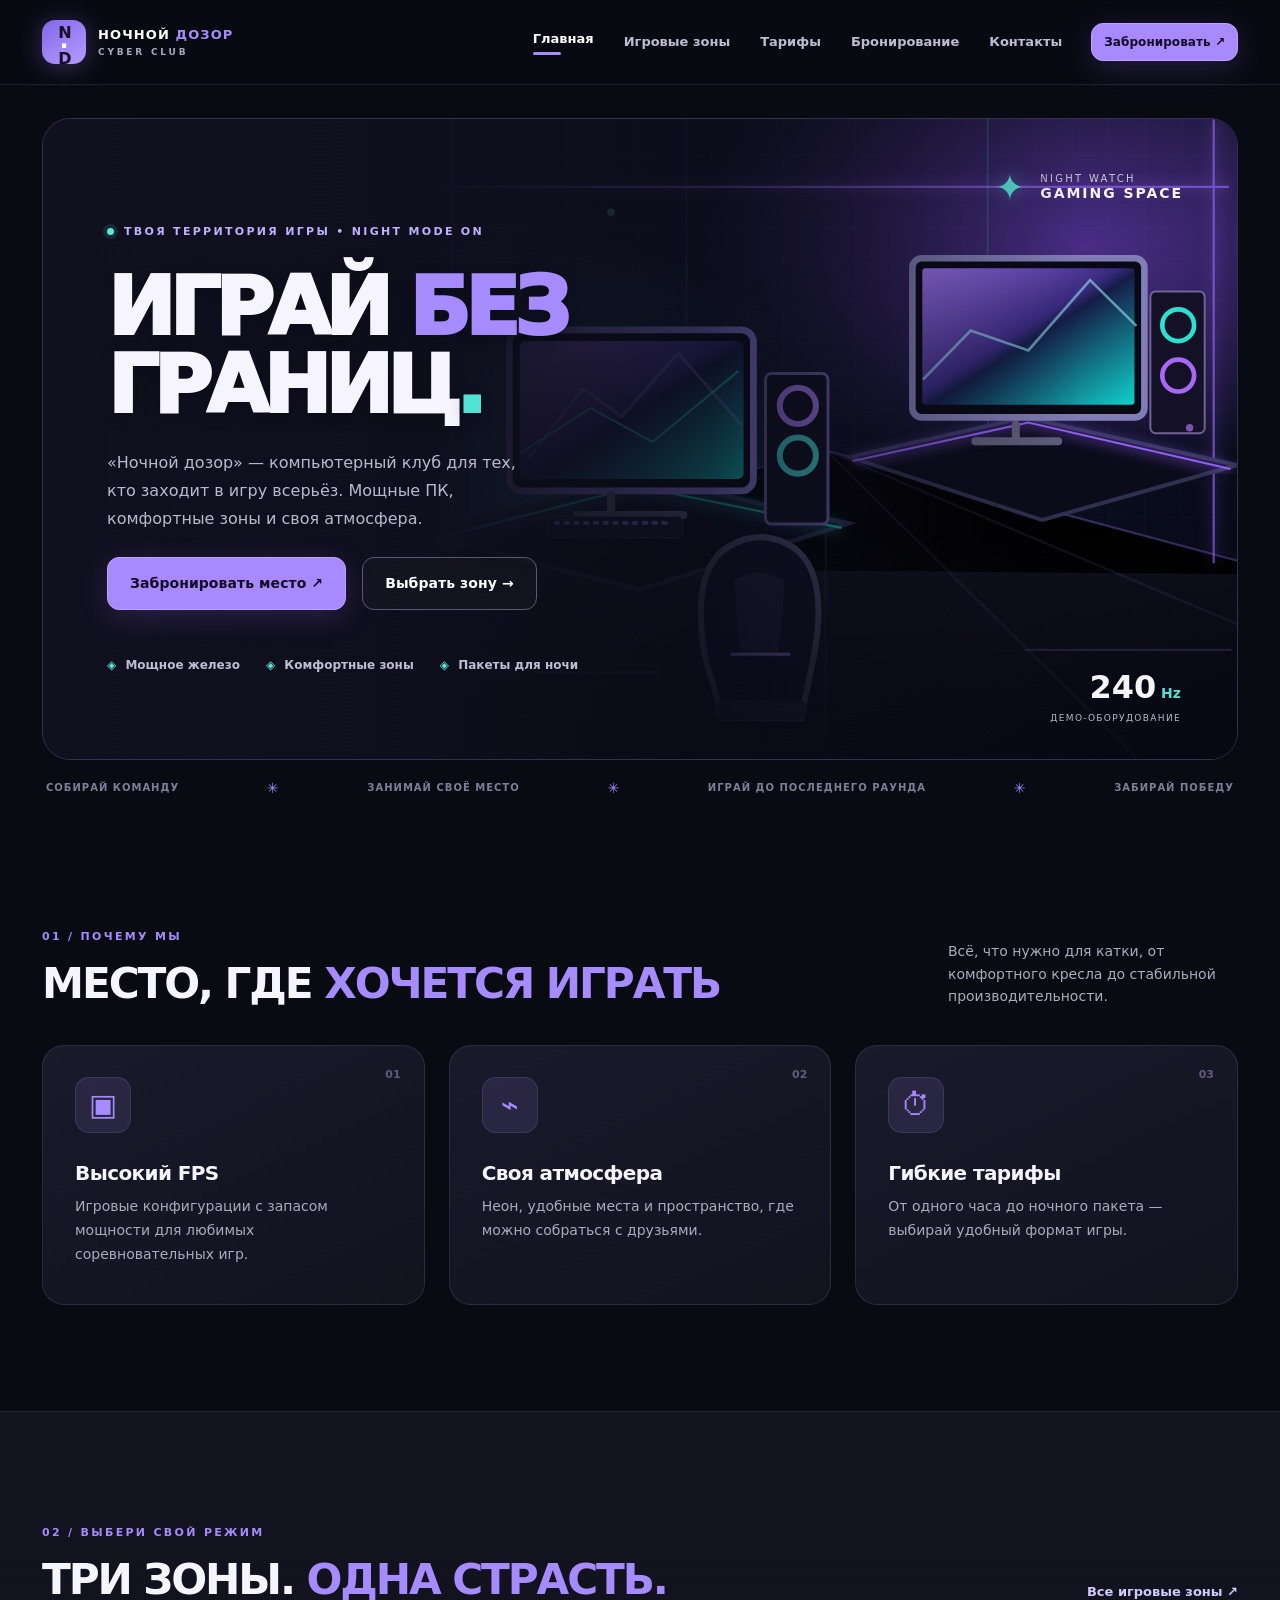
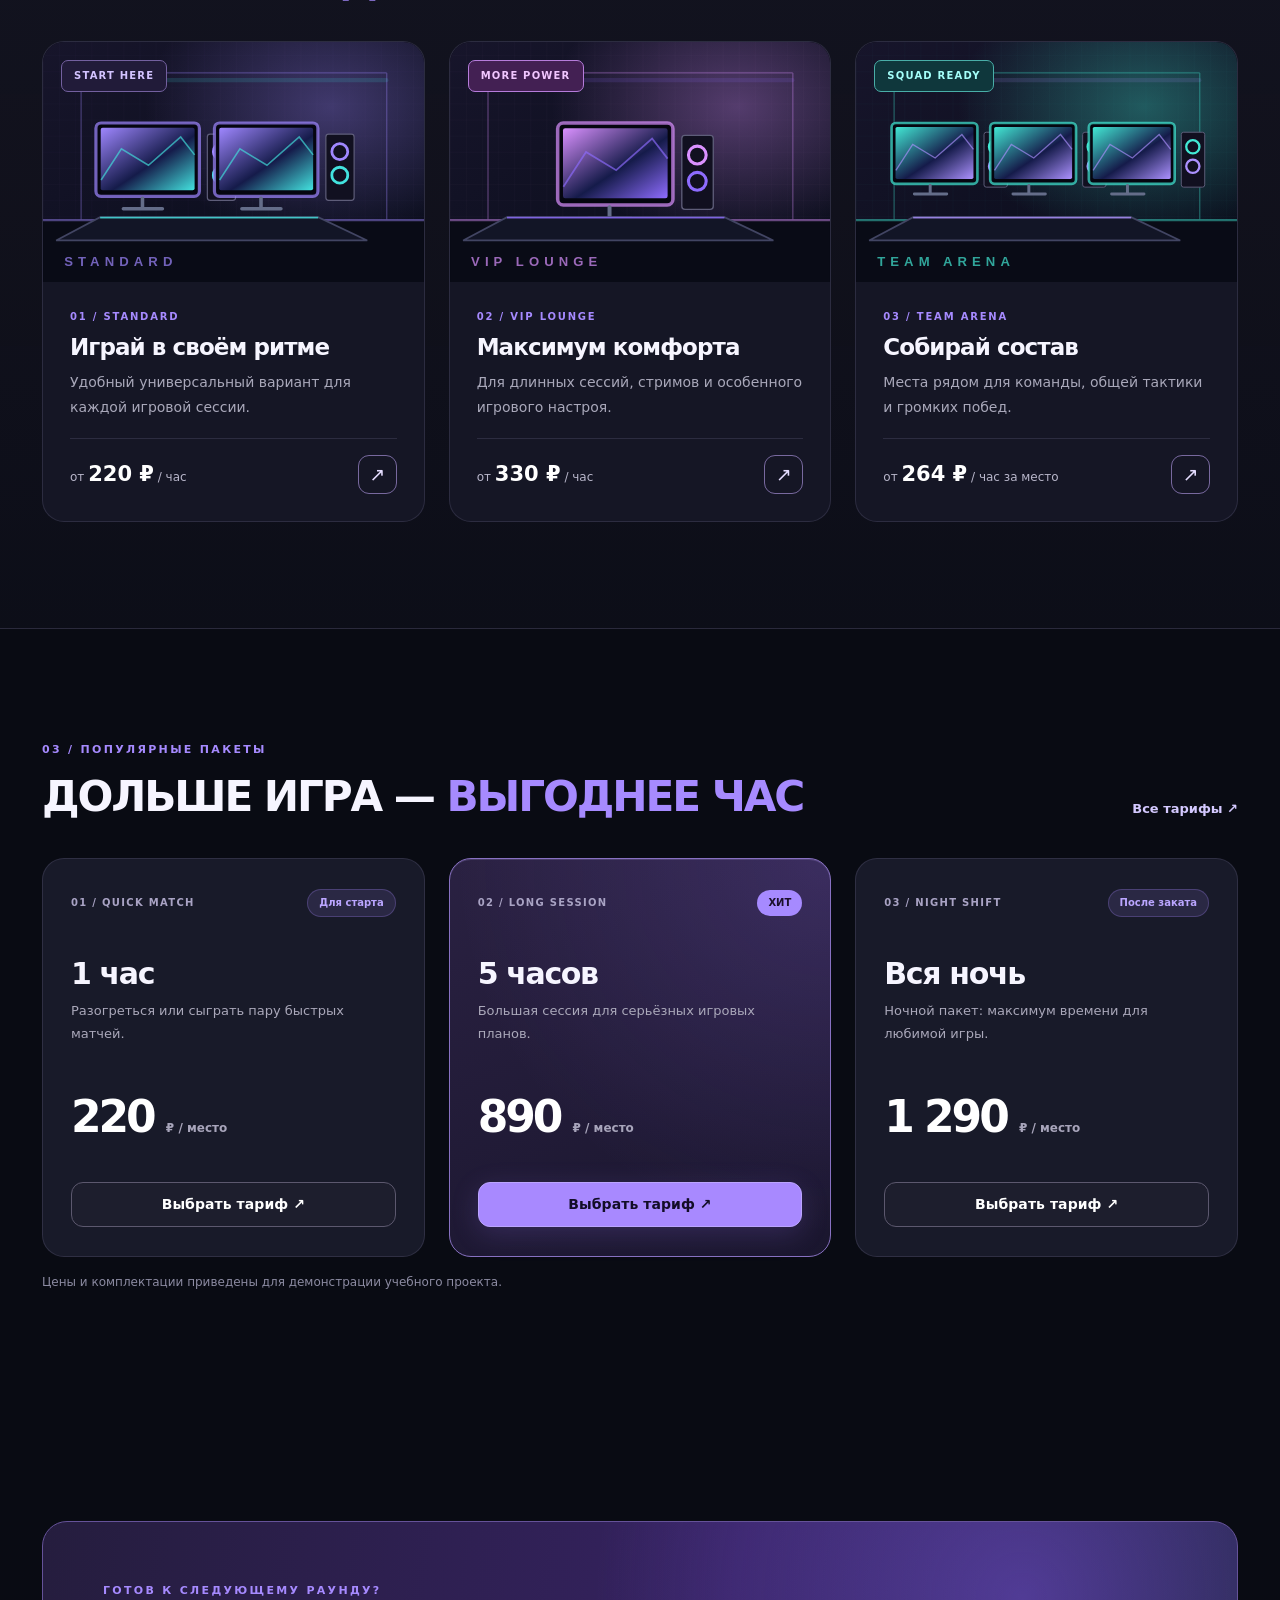
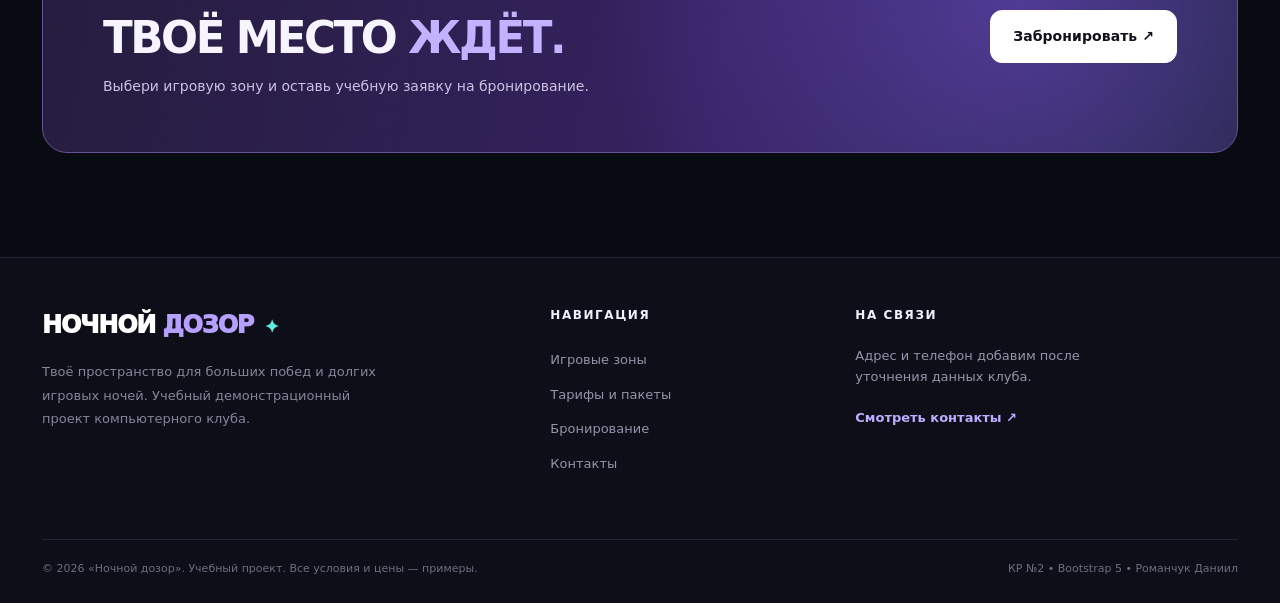
==== index.html @ 31417b2a "fix: move website files to root" ====
<!doctype html>
<html lang="ru" data-bs-theme="dark"><head><meta charset="utf-8"><meta name="viewport" content="width=device-width, initial-scale=1"><meta name="description" content="Компьютерный клуб «Ночной дозор»: игровые зоны, демонстрационные тарифы и заявка на бронирование."><meta name="theme-color" content="#090a12"><title>Главная — Ночной дозор</title><link rel="icon" type="image/svg+xml" href="images/favicon.svg"><link rel="stylesheet" href="vendor/bootstrap/css/bootstrap.min.css"><link rel="stylesheet" href="css/custom.css"></head>
<body class=""><a class="skip-link" href="#main-content">Перейти к содержимому</a><header class="site-header"><nav class="navbar navbar-expand-lg site-navbar" aria-label="Основная навигация"><div class="container">
<a class="navbar-brand brand" href="index.html" aria-label="Ночной дозор — главная"><span class="brand-mark" aria-hidden="true">N<span>·</span>D</span><span class="brand-name">НОЧНОЙ <b>ДОЗОР</b><small>CYBER CLUB</small></span></a>
<button class="navbar-toggler" type="button" data-bs-toggle="collapse" data-bs-target="#siteNav" aria-controls="siteNav" aria-expanded="false" aria-label="Открыть меню"><span class="navbar-toggler-icon"></span></button>
<div class="collapse navbar-collapse" id="siteNav"><ul class="navbar-nav ms-auto align-items-lg-center gap-lg-1"><li class="nav-item"><a class="nav-link active" href="index.html" aria-current="page">Главная</a></li><li class="nav-item"><a class="nav-link " href="catalog.html" >Игровые зоны</a></li><li class="nav-item"><a class="nav-link " href="tariffs.html" >Тарифы</a></li><li class="nav-item"><a class="nav-link " href="order.html" >Бронирование</a></li><li class="nav-item"><a class="nav-link " href="contacts.html" >Контакты</a></li></ul><a class="btn btn-glow btn-sm ms-lg-3 nav-book" href="order.html">Забронировать <span aria-hidden="true">↗</span></a></div></div></nav></header><main id="main-content">
<section class="hero-section"><div class="container"><div class="hero-panel"><div class="hero-copy"><div class="eyebrow hero-eyebrow"><span class="signal-dot"></span> ТВОЯ ТЕРРИТОРИЯ ИГРЫ • NIGHT MODE ON</div><h1 class="hero-title">ИГРАЙ <span class="accent-ink">БЕЗ</span><br>ГРАНИЦ<span class="hero-dot">.</span></h1><p class="hero-lead">«Ночной дозор» — компьютерный клуб для тех, кто заходит в игру всерьёз. Мощные ПК, комфортные зоны и своя атмосфера.</p><div class="d-flex flex-wrap gap-3 mt-4"><a href="order.html" class="btn btn-glow btn-lg">Забронировать место <span aria-hidden="true">↗</span></a><a href="catalog.html" class="btn btn-outline-bright btn-lg">Выбрать зону <span aria-hidden="true">→</span></a></div><div class="hero-perks"><span><i>◈</i> Мощное железо</span><span><i>◈</i> Комфортные зоны</span><span><i>◈</i> Пакеты для ночи</span></div></div><div class="hero-visual"><img src="images/hero-arena.svg" alt="Иллюстрация игрового клуба с несколькими игровыми компьютерами и неоновой подсветкой" fetchpriority="high"><div class="visual-label"><span class="visual-cross">✦</span><span>NIGHT WATCH<br><b>GAMING SPACE</b></span></div><div class="fps-label"><b>240<span> Hz</span></b><small>ДЕМО-ОБОРУДОВАНИЕ</small></div></div></div><div class="hero-ticker"><span>СОБИРАЙ КОМАНДУ</span><b>✳</b><span>ЗАНИМАЙ СВОЁ МЕСТО</span><b>✳</b><span>ИГРАЙ ДО ПОСЛЕДНЕГО РАУНДА</span><b>✳</b><span>ЗАБИРАЙ ПОБЕДУ</span></div></div></section>
<section class="section-pad" id="advantages"><div class="container"><div class="section-header"><div><span class="eyebrow">01 / ПОЧЕМУ МЫ</span><h2 class="section-title">МЕСТО, ГДЕ <span>ХОЧЕТСЯ ИГРАТЬ</span></h2></div><p class="section-side">Всё, что нужно для катки, от комфортного кресла до стабильной производительности.</p></div><div class="row g-4"><div class="col-12 col-md-4"><article class="feature-card h-100"><div class="feature-icon">▣</div><span class="feature-no">01</span><h3>Высокий FPS</h3><p>Игровые конфигурации с запасом мощности для любимых соревновательных игр.</p></article></div><div class="col-12 col-md-4"><article class="feature-card h-100"><div class="feature-icon">⌁</div><span class="feature-no">02</span><h3>Своя атмосфера</h3><p>Неон, удобные места и пространство, где можно собраться с друзьями.</p></article></div><div class="col-12 col-md-4"><article class="feature-card h-100"><div class="feature-icon">⏱</div><span class="feature-no">03</span><h3>Гибкие тарифы</h3><p>От одного часа до ночного пакета — выбирай удобный формат игры.</p></article></div></div></div></section>
<section class="section-pad section-dark" id="zones"><div class="container"><div class="section-header"><div><span class="eyebrow">02 / ВЫБЕРИ СВОЙ РЕЖИМ</span><h2 class="section-title">ТРИ ЗОНЫ. <span>ОДНА СТРАСТЬ.</span></h2></div><a class="section-link" href="catalog.html">Все игровые зоны ↗</a></div><div class="row g-4"><div class="col-12 col-md-6 col-lg-4"><article class="card zone-card h-100"><div class="zone-image"><img src="images/zone-standard.svg" alt="Иллюстрация стандартной игровой зоны с компьютерами" loading="lazy"><span class="zone-tag">START HERE</span></div><div class="card-body zone-content"><span class="zone-kicker">01 / STANDARD</span><h3>Играй в своём ритме</h3><p>Удобный универсальный вариант для каждой игровой сессии.</p><div class="zone-bottom"><span>от <strong>220 ₽</strong> / час</span><a href="catalog.html#standard" aria-label="Подробнее о Standard" class="round-link">↗</a></div></div></article></div><div class="col-12 col-md-6 col-lg-4"><article class="card zone-card h-100"><div class="zone-image"><img src="images/zone-vip.svg" alt="Иллюстрация отдельного места VIP Lounge" loading="lazy"><span class="zone-tag zone-tag--violet">MORE POWER</span></div><div class="card-body zone-content"><span class="zone-kicker">02 / VIP LOUNGE</span><h3>Максимум комфорта</h3><p>Для длинных сессий, стримов и особенного игрового настроя.</p><div class="zone-bottom"><span>от <strong>330 ₽</strong> / час</span><a href="product.html" aria-label="Подробнее о VIP Lounge" class="round-link">↗</a></div></div></article></div><div class="col-12 col-md-6 col-lg-4"><article class="card zone-card h-100"><div class="zone-image"><img src="images/zone-team.svg" alt="Иллюстрация командной зоны Team Arena" loading="lazy"><span class="zone-tag zone-tag--mint">SQUAD READY</span></div><div class="card-body zone-content"><span class="zone-kicker">03 / TEAM ARENA</span><h3>Собирай состав</h3><p>Места рядом для команды, общей тактики и громких побед.</p><div class="zone-bottom"><span>от <strong>264 ₽</strong> / час за место</span><a href="catalog.html#team" aria-label="Подробнее о Team Arena" class="round-link">↗</a></div></div></article></div></div></div></section>
<section class="section-pad" id="popular"><div class="container"><div class="section-header"><div><span class="eyebrow">03 / ПОПУЛЯРНЫЕ ПАКЕТЫ</span><h2 class="section-title">ДОЛЬШЕ ИГРА — <span>ВЫГОДНЕЕ ЧАС</span></h2></div><a href="tariffs.html" class="section-link">Все тарифы ↗</a></div><div class="row g-4"><div class="col-md-6 col-lg-4"><article class="card tariff-card h-100"><div class="tariff-head"><span class="tariff-index">01 / QUICK MATCH</span><span class="badge rounded-pill badge-soft">Для старта</span></div><h3>1 час</h3><p>Разогреться или сыграть пару быстрых матчей.</p><div class="tariff-price">220 <span>₽ / место</span></div><a class="btn btn-outline-bright w-100" href="order.html?tariff=1h">Выбрать тариф ↗</a></article></div><div class="col-md-6 col-lg-4"><article class="card tariff-card tariff-card--featured h-100"><div class="tariff-head"><span class="tariff-index">02 / LONG SESSION</span><span class="badge rounded-pill badge-hot">ХИТ</span></div><h3>5 часов</h3><p>Большая сессия для серьёзных игровых планов.</p><div class="tariff-price">890 <span>₽ / место</span></div><a class="btn btn-glow w-100" href="order.html?tariff=5h">Выбрать тариф ↗</a></article></div><div class="col-md-6 col-lg-4"><article class="card tariff-card h-100"><div class="tariff-head"><span class="tariff-index">03 / NIGHT SHIFT</span><span class="badge rounded-pill badge-soft">После заката</span></div><h3>Вся ночь</h3><p>Ночной пакет: максимум времени для любимой игры.</p><div class="tariff-price">1 290 <span>₽ / место</span></div><a class="btn btn-outline-bright w-100" href="order.html?tariff=night">Выбрать тариф ↗</a></article></div></div><p class="demo-caption mt-3">Цены и комплектации приведены для демонстрации учебного проекта.</p></div></section>
<section class="section-pad pb-0"><div class="container"><div class="banner-cta"><div><span class="eyebrow">ГОТОВ К СЛЕДУЮЩЕМУ РАУНДУ?</span><h2>ТВОЁ МЕСТО <span>ЖДЁТ.</span></h2><p>Выбери игровую зону и оставь учебную заявку на бронирование.</p></div><a href="order.html" class="btn btn-light btn-lg">Забронировать ↗</a></div></div></section>
</main><footer class="site-footer"><div class="container"><div class="row g-4 py-5"><div class="col-lg-5"><a href="index.html" class="footer-brand">НОЧНОЙ<span> ДОЗОР</span><i>✦</i></a><p class="footer-description mt-3">Твоё пространство для больших побед и долгих игровых ночей. Учебный демонстрационный проект компьютерного клуба.</p></div><div class="col-6 col-lg-3"><div class="footer-heading">Навигация</div><ul class="list-unstyled footer-links"><li><a href="catalog.html">Игровые зоны</a></li><li><a href="tariffs.html">Тарифы и пакеты</a></li><li><a href="order.html">Бронирование</a></li><li><a href="contacts.html">Контакты</a></li></ul></div><div class="col-6 col-lg-4"><div class="footer-heading">На связи</div><p class="footer-contact">Адрес и телефон добавим после уточнения данных клуба.</p><a class="footer-inline-link" href="contacts.html">Смотреть контакты ↗</a></div></div><div class="footer-bottom d-flex flex-column flex-md-row gap-2 justify-content-between align-items-md-center"><span>© 2026 «Ночной дозор». Учебный проект. Все условия и цены — примеры.</span><span>КР №2 • Bootstrap 5 • Романчук Даниил</span></div></div></footer><div class="modal fade" id="quickBookingModal" tabindex="-1" aria-labelledby="quickBookingTitle" aria-hidden="true"><div class="modal-dialog modal-dialog-centered"><div class="modal-content custom-modal"><div class="modal-header border-0 pb-0"><div><span class="eyebrow">БЫСТРАЯ ЗАЯВКА</span><h2 class="modal-title h3 mt-2" id="quickBookingTitle">Погнали играть?</h2></div><button type="button" class="btn-close" data-bs-dismiss="modal" aria-label="Закрыть"></button></div><form class="needs-validation demo-form" novalidate><div class="modal-body"><p class="muted-text small mb-4">Оставь контакты, чтобы проверить работу формы. Данные никуда не отправляются.</p><div class="mb-3"><label class="form-label" for="quick-name">Имя</label><input class="form-control" id="quick-name" name="name" autocomplete="name" minlength="2" required placeholder="Как к тебе обращаться?"><div class="invalid-feedback">Укажи имя (минимум 2 символа).</div></div><div class="mb-3"><label class="form-label" for="quick-phone">Телефон</label><div class="input-group"><span class="input-group-text">☎</span><input class="form-control" type="tel" id="quick-phone" name="phone" inputmode="tel" autocomplete="tel" minlength="10" required placeholder="+7 999 123-45-67"></div><div class="form-hint">Номер для связи (учебный пример).</div></div><div class="mb-3"><label class="form-label" for="quick-zone">Игровая зона</label><select id="quick-zone" class="form-select" name="zone" required><option value="">Выбери зону</option><option value="standard">Standard</option><option value="vip">VIP Lounge</option><option value="team">Team Arena</option></select><div class="invalid-feedback">Выбери игровую зону.</div></div><div class="form-check"><input class="form-check-input" type="checkbox" id="quick-consent" required><label class="form-check-label small" for="quick-consent">Согласен на обработку данных в рамках демонстрационной формы</label><div class="invalid-feedback">Нужно согласие.</div></div></div><div class="modal-footer border-0 pt-0"><button type="button" class="btn btn-outline-light" data-bs-dismiss="modal">Отмена</button><button type="submit" class="btn btn-glow">Проверить заявку ↗</button></div></form></div></div></div>
<div class="toast-container position-fixed bottom-0 end-0 p-3" style="z-index:1090"><div class="toast demo-toast" id="demoToast" role="status" aria-live="polite" aria-atomic="true"><div class="d-flex"><div class="toast-body" id="demoToastBody">Форма проверена. Это демонстрация: данные не отправлялись.</div><button type="button" class="btn-close btn-close-white me-2 m-auto" data-bs-dismiss="toast" aria-label="Закрыть"></button></div></div></div><script src="vendor/bootstrap/js/bootstrap.bundle.min.js"></script><script src="js/main.js"></script></body></html>
---- css/custom.css ----
/* Night Watch / KR2. Bootstrap 5.3.6 is the layout + component system.
   This file adds only the custom visual identity, states and small refinements. */
:root {
  --nw-bg:#090b13; --nw-panel:#121423; --nw-elevated:#191a2b;
  --nw-line:rgba(180,176,222,.14); --nw-white:#f6f5ff;
  --nw-muted:#abaabe; --nw-accent:#a68aff; --nw-teal:#5ce6db;
  --nw-soft:rgba(165,138,255,.15); --nw-radius:22px;
  --bs-body-bg:var(--nw-bg); --bs-body-color:var(--nw-white);
  --bs-body-font-family:Inter,system-ui,-apple-system,BlinkMacSystemFont,"Segoe UI",sans-serif;
  --bs-border-color:var(--nw-line); --bs-link-color:var(--nw-accent);
}
* {box-sizing:border-box}
html {scroll-behavior:smooth;scroll-padding-top:102px}
body {background:var(--nw-bg);color:var(--nw-white);font-size:16px;line-height:1.6;overflow-x:hidden}
img {max-width:100%;height:auto}
a {transition:color .2s ease,background .2s ease,border-color .2s ease,transform .2s ease;text-decoration:none}
button {transition:transform .2s ease,background .2s ease,border-color .2s ease}
:focus-visible {outline:3px solid var(--nw-teal)!important;outline-offset:3px}
::selection {background:#7051cb;color:white}
.container {max-width:1220px}
.skip-link {position:absolute;z-index:2000;top:-100px;left:12px;color:#090b13;background:#fff;padding:12px 18px;border-radius:0 0 12px 12px}
.skip-link:focus {top:0}
.site-header {position:sticky;top:0;z-index:1040;background:rgba(9,11,19,.92);backdrop-filter:blur(16px);-webkit-backdrop-filter:blur(16px);border-bottom:1px solid rgba(190,178,247,.12)}
.site-navbar {min-height:84px;padding:12px 0}
.brand {display:flex;align-items:center;gap:12px;color:#fff!important;margin-right:23px}
.brand-mark {display:grid;place-items:center;background:linear-gradient(145deg,#8267e7,#b59cff);color:#130f25;width:44px;height:44px;border-radius:13px;font-weight:900;font-size:16px;letter-spacing:-2px;box-shadow:0 3px 24px rgba(163,124,255,.3)}
.brand-mark span {font-size:24px;line-height:0;color:white;letter-spacing:0}
.brand-name {font-size:13px;font-weight:900;letter-spacing:.085em;line-height:1.17}
.brand-name b {color:var(--nw-accent)}
.brand-name small {display:block;margin-top:5px;font-size:9px;font-weight:650;letter-spacing:.31em;color:#aaa6c5}
.site-navbar .nav-link {color:#bebbd3;padding:11px 13px!important;font-size:13px;font-weight:700}
.site-navbar .nav-link:hover,.site-navbar .nav-link:focus,.site-navbar .nav-link.active {color:#fff}
.site-navbar .nav-link.active:after {content:"";display:block;height:3px;background:var(--nw-accent);border-radius:2px;margin-top:2px;max-width:28px}
.navbar-toggler {border:1px solid #555072;background:#181626;padding:8px 10px}
.navbar-toggler:focus {box-shadow:0 0 0 3px rgba(160,126,255,.22)}
.btn {font-size:14px;font-weight:800;border-radius:12px;padding:11px 17px;letter-spacing:.005em}
.btn-sm {padding:9px 12px;font-size:12px}
.btn-lg {padding:15px 22px;font-size:14px}
.btn-glow {background:#a889ff;border:1px solid #bba4ff;color:#120d27;box-shadow:0 7px 28px rgba(154,117,251,.19)}
.btn-glow:hover,.btn-glow:focus {background:#c0acff;color:#100b21;border-color:#d1c1ff;transform:translateY(-2px);box-shadow:0 10px 30px rgba(154,117,251,.31)}
.btn-outline-bright {border:1px solid #5c586e;color:#fff;background:rgba(255,255,255,.02)}
.btn-outline-bright:hover,.btn-outline-bright:focus {border-color:var(--nw-accent);background:rgba(164,139,255,.12);color:#fff;transform:translateY(-2px)}
.btn-light {background:#fff;color:#11111d;border-color:#fff}
.btn-light:hover {background:#e8e6ff;color:#11111d}
.btn-outline-light {border-color:#56516a;color:#d7d4e6}
.btn-outline-light:hover {background:#282337;border-color:#8178a1;color:#fff}
.section-pad {padding:106px 0}
.section-dark {background:linear-gradient(180deg,rgba(22,21,35,.85),rgba(13,15,25,.8));border-top:1px solid var(--nw-line);border-bottom:1px solid var(--nw-line)}
.eyebrow {font-size:11px;font-weight:900;letter-spacing:.21em;color:var(--nw-accent)}
.section-header {display:flex;justify-content:space-between;align-items:end;gap:28px;margin-bottom:38px}
.section-header>div:first-child {max-width:820px}
.section-title {font-size:clamp(28px,3.3vw,46px);font-weight:900;letter-spacing:-.05em;line-height:1.12;margin:12px 0 0;text-transform:uppercase}
.section-title span,.banner-cta h2 span {color:var(--nw-accent)}
.section-side {color:var(--nw-muted);max-width:290px;margin:0;font-size:14px}
.section-link {font-weight:800;font-size:13px;color:#d4c9ff;white-space:nowrap}
.section-link:hover {color:var(--nw-teal)}
.demo-caption {font-size:12px;color:#8c8ba2}
.muted-text {color:var(--nw-muted)}
/* Landing */
.hero-section {padding-top:33px}
.hero-panel {position:relative;overflow:hidden;min-height:642px;border:1px solid #35304e;border-radius:28px;background:radial-gradient(circle at 14% 86%,rgba(87,49,176,.18),transparent 55%),linear-gradient(112deg,#141322,#10101f 60%,#070a18)}
.hero-panel:before {content:"";position:absolute;inset:0;background:linear-gradient(90deg,#11101f 0%,rgba(15,14,28,.98) 33%,rgba(10,11,23,.73) 56%,rgba(8,9,22,.04) 87%);z-index:1;pointer-events:none}
.hero-copy {position:relative;z-index:2;padding:98px 0 73px 64px;max-width:780px}
.hero-eyebrow {color:#c1b0ff;display:inline-flex;align-items:center;gap:10px}
.signal-dot {width:7px;height:7px;border-radius:50%;background:#5ee5cf;box-shadow:0 0 0 4px rgba(69,221,208,.12)}
.hero-title {font-size:clamp(54px,6.3vw,91px);font-weight:1000;line-height:.97;letter-spacing:-.071em;margin:25px 0;position:relative;z-index:2;text-shadow:0 4px 14px rgba(2,2,12,.28)}
.accent-ink {color:#a68bff}
.hero-dot {color:#50e2d4}
.hero-lead {max-width:440px;color:#bbb9ce;font-size:16px;line-height:1.75;position:relative;z-index:2}
.hero-perks {display:flex;gap:26px;flex-wrap:wrap;margin-top:46px;font-size:12px;font-weight:650;color:#c0bdd4}
.hero-perks i {color:var(--nw-teal);margin-right:5px;font-style:normal}
.hero-visual {position:absolute;right:0;top:0;height:100%;width:67%;z-index:0;display:flex;align-items:stretch}
.hero-visual:after {content:"";position:absolute;inset:0;background:linear-gradient(0deg,rgba(8,8,18,.74),transparent 35%)}
.hero-visual img {width:100%;height:100%;object-fit:cover;object-position:center}
.visual-label {position:absolute;top:47px;right:54px;z-index:1;display:flex;gap:13px;align-items:center;color:#d0d2e4;font-size:10px;line-height:1.2;letter-spacing:.23em}
.visual-label b {color:#fff;font-size:14px;letter-spacing:.14em}
.visual-cross {font-size:36px;color:var(--nw-teal);text-shadow:0 0 20px rgba(92,230,219,.5)}
.fps-label {position:absolute;right:56px;bottom:30px;z-index:2;text-align:right}
.fps-label b {display:block;font-size:32px;line-height:1;color:#fff}
.fps-label b span {color:var(--nw-teal);font-size:14px}
.fps-label small {font-size:9px;letter-spacing:.15em;color:#c4c1d8}
.hero-ticker {padding:17px 4px;display:flex;gap:26px;justify-content:space-between;align-items:center;color:#807d98;font-size:10px;font-weight:850;letter-spacing:.1em;white-space:nowrap;overflow:hidden}
.hero-ticker b {color:var(--nw-accent);font-size:14px}
/* Advantage cards */
.feature-card {position:relative;background:linear-gradient(155deg,#191a2a,#11131f);border:1px solid var(--nw-line);border-radius:var(--nw-radius);padding:31px 32px 30px;overflow:hidden;min-height:260px}
.feature-card:hover {transform:translateY(-4px);border-color:#5c4d85;transition:.2s}
.feature-icon {width:56px;height:56px;border-radius:14px;display:grid;place-items:center;background:rgba(174,140,255,.12);border:1px solid rgba(174,140,255,.16);color:var(--nw-accent);font-size:30px;margin-bottom:28px}
.feature-no {position:absolute;right:23px;top:20px;font-size:11px;font-weight:850;color:#625b79}
.feature-card h3 {font-size:20px;font-weight:850;letter-spacing:-.03em;margin:0 0 10px}
.feature-card p {font-size:14px;line-height:1.7;color:var(--nw-muted);margin:0}
/* Zone cards */
.zone-card {display:flex;flex-direction:column;background:#151625;border:1px solid var(--nw-line);border-radius:var(--nw-radius);overflow:hidden;transition:transform .22s,border-color .22s,box-shadow .22s}
.zone-card:hover {transform:translateY(-5px);border-color:#5b5085;box-shadow:0 18px 36px rgba(0,0,0,.17)}
.zone-image {position:relative;overflow:hidden;background:#100f1a;aspect-ratio:1.59}
.zone-image img {width:100%;height:100%;object-fit:cover;transition:transform .36s}
.zone-card:hover .zone-image img {transform:scale(1.04)}
.zone-tag {position:absolute;left:18px;top:18px;padding:7px 12px;border-radius:7px;background:#211b39;color:#d3c3ff;border:1px solid #73609f;font-size:10px;font-weight:900;letter-spacing:.12em}
.zone-tag--violet {background:#432053;color:#f1c6ff;border-color:#b67cdb}
.zone-tag--mint {background:#0f373c;color:#a4fffa;border-color:#49aea8}
.zone-content {padding:27px;display:flex;flex-direction:column;flex:1}
.zone-kicker {font-size:10px;letter-spacing:.18em;color:var(--nw-accent);font-weight:900}
.zone-content h3,.zone-content h2 {font-size:23px;font-weight:900;letter-spacing:-.04em;margin:9px 0 9px}
.zone-content p {font-size:14px;color:#a9a8ba;line-height:1.75;margin-bottom:19px}
.zone-bottom {display:flex;align-items:center;justify-content:space-between;gap:8px;margin-top:auto;padding-top:16px;border-top:1px solid var(--nw-line);color:#b8b6ca;font-size:12px}
.zone-bottom strong {font-size:21px;color:#fff}
.round-link {width:39px;height:39px;border:1px solid #78699f;border-radius:11px;color:#e5ddff;display:grid;place-items:center;font-size:19px}
.round-link:hover {background:var(--nw-accent);border-color:var(--nw-accent);color:#111}
.zone-card--detail .zone-content {padding:26px}
.zone-card--detail .zone-bottom {flex-wrap:wrap}
.badge-soft {color:#bba6ff;background:rgba(168,136,255,.13);border:1px solid rgba(168,136,255,.26);font-size:10px;padding:8px 11px}
.badge-hot {background:var(--nw-accent);color:#1b102b;font-size:10px;padding:8px 11px}
.spec-list {list-style:none;padding:0;margin:12px 0 23px}
.spec-list li {display:flex;justify-content:space-between;gap:12px;padding:12px 0;border-bottom:1px solid rgba(170,160,208,.11);font-size:12px}
.spec-list span {color:#9998ac}
.spec-list b {color:#e1dfec;font-weight:700;text-align:right}
/* Prices */
.tariff-card {border:1px solid var(--nw-line);border-radius:var(--nw-radius);padding:29px 28px;background:#181a29;display:flex;flex-direction:column;transition:transform .22s,border-color .22s}
.tariff-card:hover {transform:translateY(-4px);border-color:#5d5283}
.tariff-card--featured {background:radial-gradient(circle at 100% 0%,rgba(156,114,255,.18),transparent 68%),linear-gradient(160deg,#2a2142,#1a162e);border-color:#8871c2;box-shadow:inset 0 1px 0 rgba(196,172,255,.18)}
.tariff-head {display:flex;align-items:center;justify-content:space-between;gap:8px;min-height:30px;margin-bottom:38px}
.tariff-index {font-size:10px;letter-spacing:.13em;color:#a9a3c4;font-weight:850}
.tariff-card h2,.tariff-card h3 {font-size:30px;font-weight:900;letter-spacing:-.045em;margin:0 0 8px}
.tariff-card p {color:#aaa8ba;font-size:13px;line-height:1.75;min-height:58px}
.tariff-price {font-size:44px;letter-spacing:-.07em;font-weight:900;margin:8px 0 30px;color:#fff;white-space:nowrap}
.tariff-price span {font-size:12px;letter-spacing:0;color:#a8a5bb;font-weight:650}
.tariff-list {list-style:none;padding:0;margin:0 0 29px}
.tariff-list li {padding:9px 0;color:#c3c0d3;font-size:13px}
.tariff-list li:before {content:"✓";color:var(--nw-teal);font-weight:800;margin-right:10px}
.tariff-card .btn {margin-top:auto}
.site-alert {background:rgba(73,204,203,.09);border:1px solid rgba(63,212,207,.25);color:#d2e7e5;border-radius:13px;padding:15px 20px;font-size:14px}
.site-alert strong {color:#8df3e8}
.banner-cta {padding:54px 60px;border:1px solid #655299;border-radius:25px;background:radial-gradient(circle at 82% 33%,rgba(112,78,206,.56),transparent 43%),linear-gradient(100deg,#251d3e,#352260 57%,#1e243d);display:flex;align-items:center;justify-content:space-between;gap:25px}
.banner-cta h2 {font-size:clamp(29px,3.4vw,47px);font-weight:900;letter-spacing:-.055em;line-height:1.06;margin:14px 0}
.banner-cta h2 span {color:#c2b2ff}
.banner-cta p {color:#ccc1e5;font-size:14px;margin:0}
/* Inner pages */
.page-intro {padding:63px 0 56px;background:radial-gradient(circle at 86% 8%,rgba(98,57,172,.24),transparent 40%),linear-gradient(160deg,#151424,#0d0e1a 85%);border-bottom:1px solid var(--nw-line)}
.breadcrumb-line {font-size:12px;color:#89859d;margin-bottom:36px}
.breadcrumb-line a {color:#ada3cc}
.breadcrumb-line a:hover {color:#fff}
.breadcrumb-line span {padding:0 9px;color:#554f6a}
.page-intro h1 {font-size:clamp(43px,5.7vw,79px);font-weight:950;letter-spacing:-.07em;line-height:1.04;margin:14px 0 18px}
.page-intro h1 em {color:var(--nw-accent);font-style:normal}
.page-intro p {color:#aeacc0;font-size:16px;max-width:700px;margin:0}
.table-wrap {border-radius:var(--nw-radius);border:1px solid var(--nw-line);overflow:hidden}
.table-wrap .table {--bs-table-bg:#171827;--bs-table-hover-bg:#242137;--bs-table-color:#d0cedf;--bs-table-hover-color:#fff;font-size:14px}
.table-wrap td,.table-wrap th {padding:18px 22px;border-color:rgba(185,175,216,.12);white-space:nowrap}
.table-wrap thead th {font-size:12px;color:var(--nw-accent);text-transform:uppercase;letter-spacing:.1em;background:#1c1a31}
.table-wrap tbody th {font-weight:800;color:#fff}
.gallery-carousel {overflow:hidden;border:1px solid var(--nw-line);border-radius:22px;background:#131526}
.gallery-carousel img {height:auto;aspect-ratio:1.54;object-fit:cover}
.gallery-carousel .carousel-control-next,.gallery-carousel .carousel-control-prev {width:11%;background:rgba(0,0,0,.1)}
.gallery-carousel .carousel-indicators [data-bs-target] {width:26px;height:4px;border-radius:10px;border:0;margin-right:5px;margin-left:5px}
.product-detail {background:#171725;padding:35px;border:1px solid var(--nw-line);border-radius:var(--nw-radius)}
.product-detail h2 {font-weight:900;font-size:32px;letter-spacing:-.045em}
.product-detail p {color:var(--nw-muted);font-size:14px}
.product-price {color:#fff;font-size:39px;font-weight:900;letter-spacing:-.05em;margin:27px 0 0}
.product-price>span,.product-price small {font-size:13px;letter-spacing:0;color:#ada9c0;font-weight:650}
.spec-list--product {margin:18px 0}
.spec-list--product li {font-size:13px}
.related-zone {display:flex;gap:21px;align-items:center;background:#191a2a;border:1px solid var(--nw-line);border-radius:17px;padding:12px;color:white}
.related-zone:hover {border-color:var(--nw-accent);color:#fff;transform:translateY(-2px)}
.related-zone img {width:132px;aspect-ratio:1.5;object-fit:cover;border-radius:9px}
.related-zone span:nth-child(2) {display:flex;flex-direction:column;flex:1}
.related-zone b {font-size:19px}
.related-zone small {color:var(--nw-muted)}
.related-zone>span:last-child {font-size:23px;padding-right:15px}
.mini-feature {border-top:2px solid #665597;padding-top:25px}
.mini-feature>span {color:var(--nw-accent);font-size:13px;font-weight:900}
.mini-feature h3 {margin:17px 0 9px;font-size:20px;font-weight:850}
.mini-feature p {font-size:14px;color:var(--nw-muted)}
/* Forms + booking summary */
.form-panel,.summary-panel,.contact-card,.map-panel {background:#171827;border:1px solid var(--nw-line);border-radius:22px;padding:32px}
.form-panel h2 {font-weight:900;letter-spacing:-.03em}
.form-label {font-size:12px;font-weight:800;color:#dedceb;margin-bottom:8px}
.form-control,.form-select,.input-group-text {background-color:#0f111e;border:1px solid #39364f;color:#f4f1ff;min-height:48px;border-radius:10px;font-size:14px}
.form-control::placeholder {color:#716f85}
.form-control:focus,.form-select:focus {background:#161627;color:#fff;border-color:#a58aff;box-shadow:0 0 0 3px rgba(165,138,255,.16)}
.form-control:disabled,.form-control[readonly] {background:#222037;color:#a8a2c8}
.input-group-text {background:#252239;color:#b0a4d4;font-size:13px;font-weight:750}
.input-group .form-control {min-width:0}
.form-check-input {background-color:#11121f;border:1px solid #65607d}
.form-check-input:checked {background-color:#9c7ff2;border-color:#9c7ff2}
.form-check-label {color:#bab7cc;font-size:13px}
.invalid-feedback {font-size:11px}
.form-hint {color:#85849a;margin-top:6px;font-size:11px}
.form-divider {height:1px;background:var(--nw-line);margin:32px 0}
.step-bubble {border:1px solid rgba(161,130,255,.47);color:#ad91ff;background:#28213e;display:grid;place-items:center;width:43px;height:43px;flex:none;border-radius:13px;font-size:13px;font-weight:900}
.summary-panel {top:112px;padding:29px}
.summary-panel h2 {font-size:29px;font-weight:950;letter-spacing:-.05em;margin:9px 0 22px}
.summary-art {border-radius:13px;overflow:hidden;margin-bottom:17px}
.summary-art img {display:block;width:100%;aspect-ratio:1.95;object-fit:cover}
.summary-row {display:flex;gap:15px;justify-content:space-between;border-bottom:1px solid var(--nw-line);padding:16px 0;font-size:13px}
.summary-row span {color:#a3a0b7}
.summary-row strong {font-weight:700;text-align:right}
.summary-total {display:flex;align-items:center;justify-content:space-between;gap:12px;padding:24px 0 19px}
.summary-total span {font-size:13px;color:#c1bed2}
.summary-total strong {font-size:29px;font-weight:900;color:#ac94ff;white-space:nowrap}
.summary-note {background:#25223a;padding:14px 15px;font-size:12px;color:#bcb4d6;line-height:1.5;border-radius:10px}
.summary-help {font-size:12px;color:#bdaaff;font-weight:800;display:inline-block;margin-top:20px}
.summary-help:hover {color:var(--nw-teal)}
.was-validated .input-group:has(.form-control:invalid) + .phone-error {display:block!important}
/* Contacts */
.contact-card {min-height:250px}
.contact-icon {width:50px;height:50px;background:rgba(158,131,255,.13);color:#b5a0ff;display:grid;place-items:center;border-radius:13px;font-size:28px;margin-bottom:28px}
.contact-card h2 {font-size:24px;font-weight:900;margin:8px 0 10px;letter-spacing:-.03em}
.contact-card p {font-size:14px;color:var(--nw-muted);margin:0}
.map-panel>img {border-radius:13px;border:1px solid #393149;width:100%;display:block}
.custom-accordion {max-width:1030px;margin:auto}
.custom-accordion .accordion-item {background:#161626;border:1px solid #36314a;margin-bottom:12px;border-radius:13px;overflow:hidden}
.custom-accordion .accordion-button {background:#181827;color:#f5f1ff;font-weight:780;font-size:15px;box-shadow:none;padding:22px 24px}
.custom-accordion .accordion-button:not(.collapsed) {background:#262039;color:#c4b2ff}
.custom-accordion .accordion-button:focus-visible {outline:3px solid var(--nw-teal)!important;outline-offset:-3px}
.custom-accordion .accordion-button:after {filter:grayscale(1) brightness(3)}
.custom-accordion .accordion-body {font-size:14px;color:#b4b1c5;padding:12px 24px 25px;line-height:1.8}
/* Shared modal, toast, footer */
.custom-modal {background:#1a192b;border:1px solid #655483;border-radius:20px;padding:15px}
.custom-modal .modal-title {font-weight:900;letter-spacing:-.04em}
.custom-modal .btn-close {filter:invert(1)}
.demo-toast {background:#26223b;color:#f4f0ff;border:1px solid #7d6aa7;border-radius:13px}
.site-footer {margin-top:104px;background:#0d0e18;border-top:1px solid var(--nw-line)}
.footer-brand {font-size:24px;font-weight:950;letter-spacing:-.05em;color:white}
.footer-brand span {color:#b5a0ff}
.footer-brand i {font-style:normal;font-size:18px;margin-left:11px;color:#61ebdf}
.footer-description {max-width:350px;font-size:13px;color:#86859a;line-height:1.8}
.footer-heading {font-size:12px;font-weight:900;color:#f0efff;letter-spacing:.13em;text-transform:uppercase;margin-bottom:21px}
.footer-links li {margin-bottom:9px}
.footer-links a {font-size:13px;color:#9694aa}
.footer-links a:hover,.footer-inline-link:hover {color:#fff}
.footer-contact {font-size:13px;color:#9694aa;max-width:275px}
.footer-inline-link {font-size:13px;color:#beadff;font-weight:800}
.footer-bottom {padding:20px 0 25px;border-top:1px solid var(--nw-line);color:#6f6d81;font-size:11px}
/* Mobile-first considerations on top of Bootstrap grid */
@media (max-width:1199.98px) {
 .hero-copy {padding-left:44px;max-width:720px}
 .hero-title {font-size:clamp(49px,6.5vw,78px)}
 .hero-perks {gap:12px}
 .site-navbar .nav-link {padding:10px 9px!important;font-size:12px}
 .brand-name {font-size:12px}
 .nav-book {padding:10px!important}
}
@media (max-width:991.98px) {
 .site-navbar {min-height:74px}
 .navbar-collapse {border-top:1px solid var(--nw-line);margin-top:16px;padding-top:8px;padding-bottom:14px}
 .site-navbar .nav-link {font-size:14px;padding:10px 4px!important}
 .site-navbar .nav-link.active:after {margin:2px 0 0}
 .nav-book {margin-top:10px}
 .hero-panel {min-height:610px}
 .hero-copy {padding:77px 30px 65px 37px;max-width:650px}
 .hero-visual {width:76%;opacity:.7}
 .hero-panel:before {background:linear-gradient(90deg,#101020 0%,rgba(15,14,28,.96) 36%,rgba(10,11,23,.73) 75%,rgba(8,9,22,.12) 100%)}
 .hero-title {font-size:clamp(48px,8vw,76px)}
 .section-pad {padding:76px 0}
 .section-header {align-items:start;flex-direction:column;gap:16px}
 .section-side {max-width:520px}
 .site-footer {margin-top:70px}
}
@media (max-width:767.98px) {
 .hero-section {padding-top:20px}
 .hero-panel {min-height:0;border-radius:20px}
 .hero-panel:before {background:linear-gradient(180deg,#11101f 0%,rgba(12,12,23,.93) 46%,rgba(10,10,22,.3) 100%)}
 .hero-copy {padding:46px 24px 320px;max-width:none}
 .hero-title {font-size:clamp(39px,9vw,64px);line-height:1.04;letter-spacing:-.07em;margin:19px 0}
 .hero-lead {font-size:14px;max-width:500px}
 .hero-eyebrow {font-size:9px;letter-spacing:.14em}
 .hero-visual {top:auto;bottom:0;height:340px;width:100%;opacity:.95}
 .hero-visual img {object-position:center 42%}
 .visual-label {right:17px;top:30px;font-size:8px}
 .visual-label b {font-size:10px}
 .visual-cross {font-size:24px}
 .fps-label {right:18px;bottom:15px}
 .fps-label b {font-size:24px}
 .hero-perks {margin-top:25px;gap:9px;font-size:10px}
 .hero-ticker {gap:14px;font-size:9px;justify-content:flex-start}
 .section-pad {padding:65px 0}
 .section-title {font-size:clamp(28px,6vw,39px)}
 .page-intro {padding:42px 0}
 .page-intro h1 {font-size:clamp(40px,8vw,55px)}
 .page-intro p {font-size:14px}
 .breadcrumb-line {margin-bottom:28px}
 .banner-cta {flex-direction:column;align-items:start;padding:35px 28px}
 .banner-cta .btn {width:100%}
 .product-detail {padding:23px}
 .site-footer {margin-top:55px}
}
@media (max-width:479.98px) {
 .container {padding-left:18px;padding-right:18px}
 .brand-mark {width:38px;height:38px}
 .brand-name {font-size:11px}
 .hero-copy {padding:39px 20px 270px}
 .hero-title {font-size:clamp(36px,10.2vw,49px)}
 .hero-visual {height:290px}
 .hero-copy .btn {width:100%;justify-content:center}
 .hero-copy .d-flex.gap-3 {gap:10px!important}
 .hero-lead {line-height:1.6}
 .hero-perks span {width:100%}
 .visual-label {display:none}
 .feature-card {padding:25px}
 .zone-content {padding:22px}
 .section-title {font-size:30px}
 .tariff-card {padding:24px}
 .form-panel,.summary-panel,.map-panel,.contact-card {padding:23px}
 .summary-total strong {font-size:26px}
 .table-wrap td,.table-wrap th {padding:14px}
 .footer-bottom {line-height:1.7}
}
@media (prefers-reduced-motion:reduce) {html{scroll-behavior:auto}*,*:before,*:after {transition:none!important;animation:none!important}}
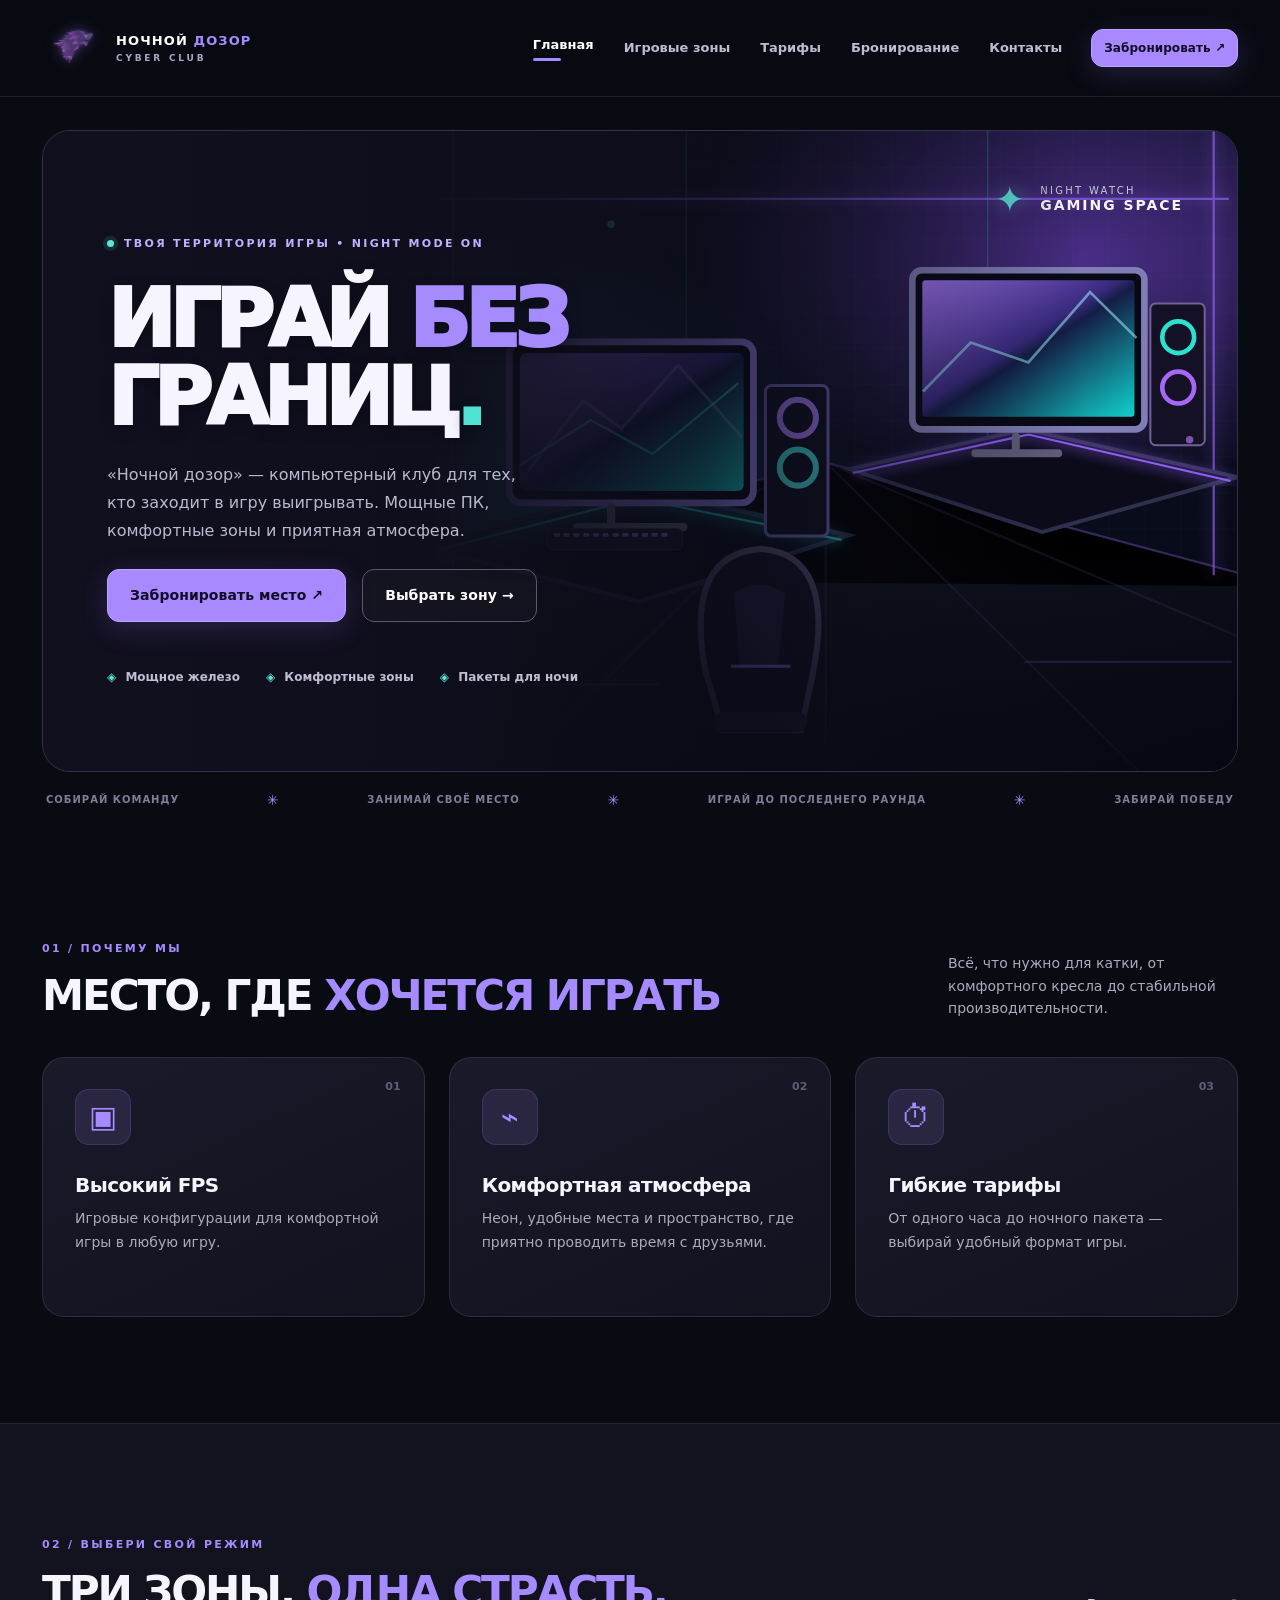
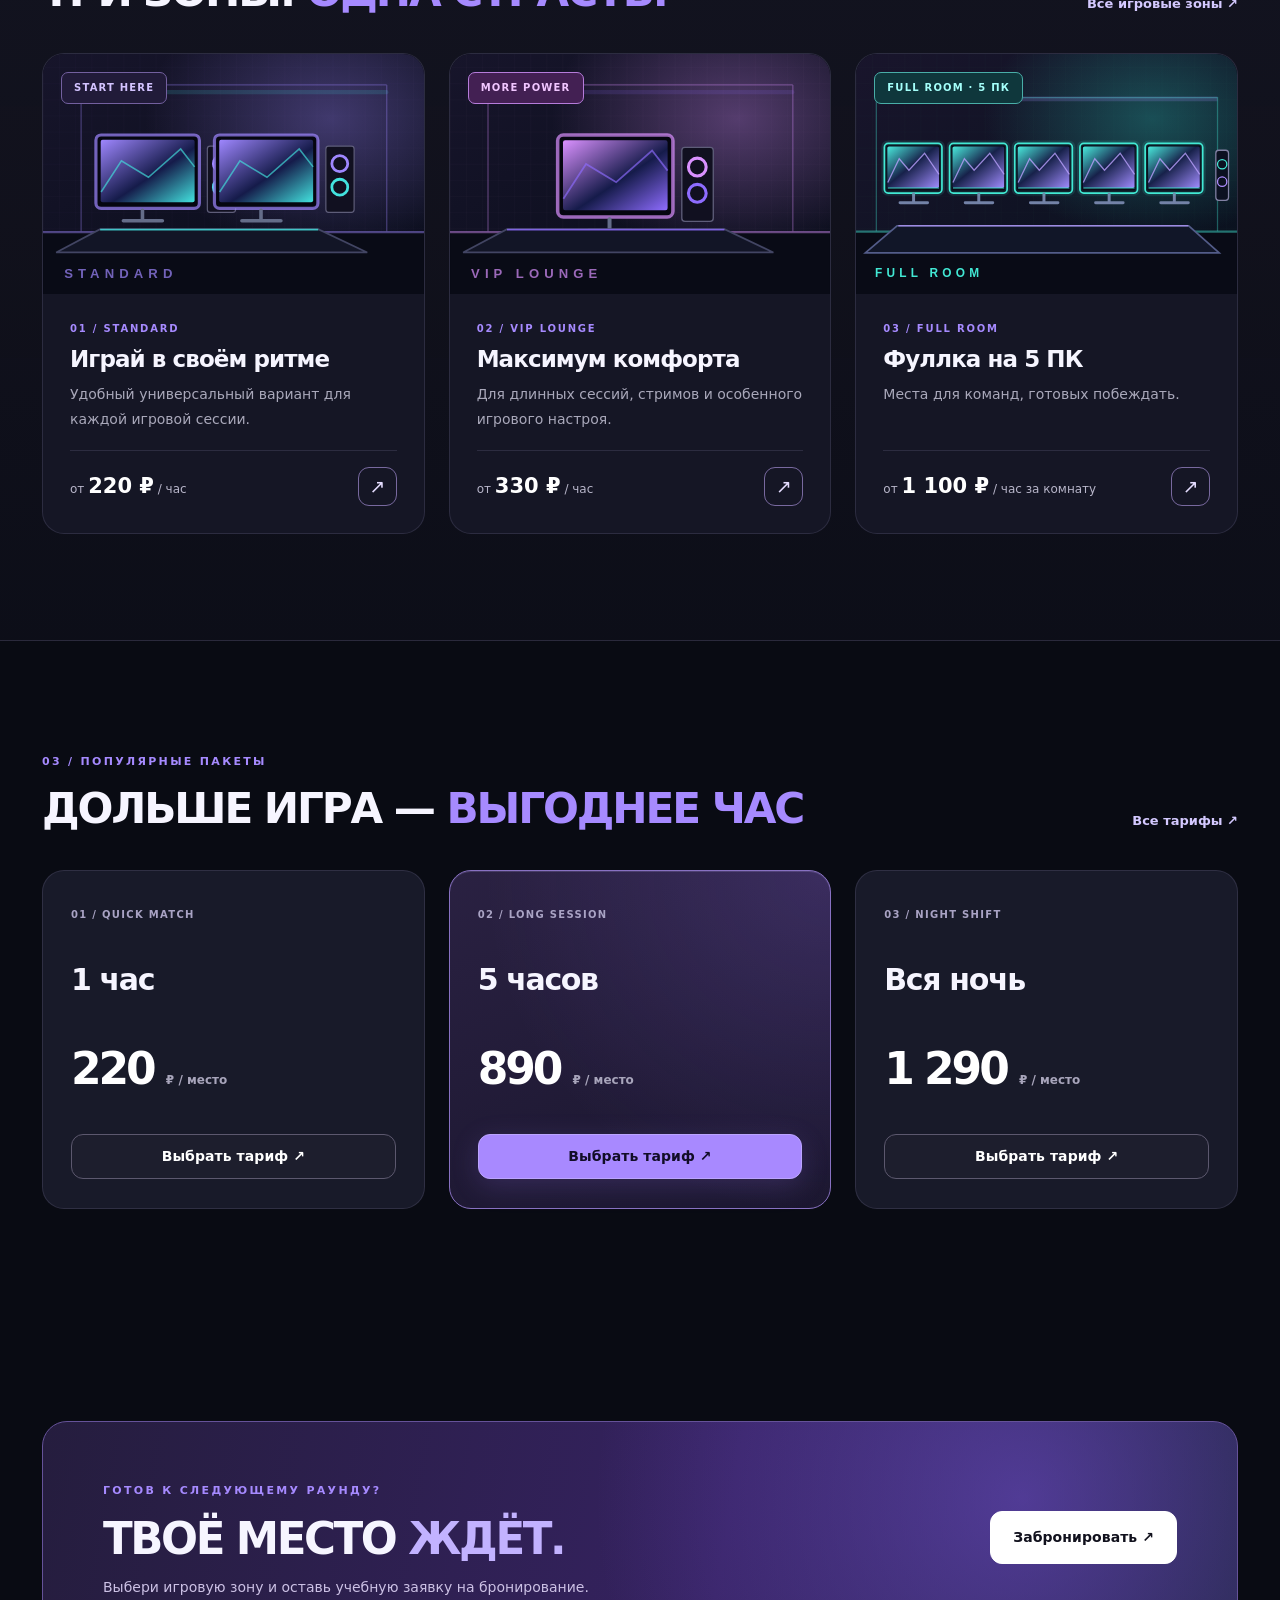
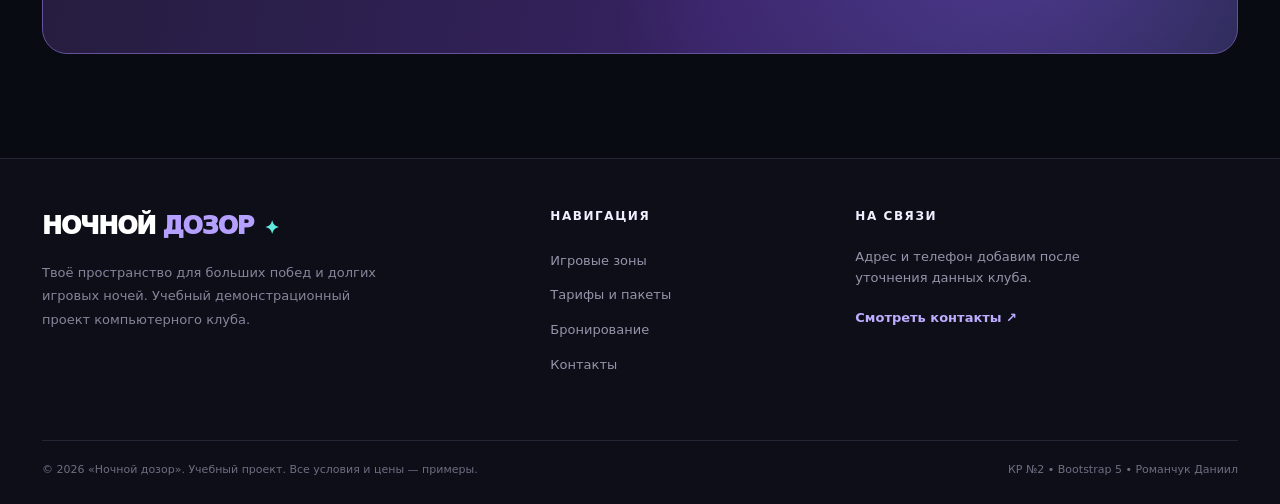
==== commit c4beed1f: "feat: update Night Watch design and gaming zones" ====
--- a/index.html
+++ b/index.html
@@ -1,13 +1,14 @@
-<!doctype html>
-<html lang="ru" data-bs-theme="dark"><head><meta charset="utf-8"><meta name="viewport" content="width=device-width, initial-scale=1"><meta name="description" content="Компьютерный клуб «Ночной дозор»: игровые зоны, демонстрационные тарифы и заявка на бронирование."><meta name="theme-color" content="#090a12"><title>Главная — Ночной дозор</title><link rel="icon" type="image/svg+xml" href="images/favicon.svg"><link rel="stylesheet" href="vendor/bootstrap/css/bootstrap.min.css"><link rel="stylesheet" href="css/custom.css"></head>
-<body class=""><a class="skip-link" href="#main-content">Перейти к содержимому</a><header class="site-header"><nav class="navbar navbar-expand-lg site-navbar" aria-label="Основная навигация"><div class="container">
-<a class="navbar-brand brand" href="index.html" aria-label="Ночной дозор — главная"><span class="brand-mark" aria-hidden="true">N<span>·</span>D</span><span class="brand-name">НОЧНОЙ <b>ДОЗОР</b><small>CYBER CLUB</small></span></a>
-<button class="navbar-toggler" type="button" data-bs-toggle="collapse" data-bs-target="#siteNav" aria-controls="siteNav" aria-expanded="false" aria-label="Открыть меню"><span class="navbar-toggler-icon"></span></button>
-<div class="collapse navbar-collapse" id="siteNav"><ul class="navbar-nav ms-auto align-items-lg-center gap-lg-1"><li class="nav-item"><a class="nav-link active" href="index.html" aria-current="page">Главная</a></li><li class="nav-item"><a class="nav-link " href="catalog.html" >Игровые зоны</a></li><li class="nav-item"><a class="nav-link " href="tariffs.html" >Тарифы</a></li><li class="nav-item"><a class="nav-link " href="order.html" >Бронирование</a></li><li class="nav-item"><a class="nav-link " href="contacts.html" >Контакты</a></li></ul><a class="btn btn-glow btn-sm ms-lg-3 nav-book" href="order.html">Забронировать <span aria-hidden="true">↗</span></a></div></div></nav></header><main id="main-content">
-<section class="hero-section"><div class="container"><div class="hero-panel"><div class="hero-copy"><div class="eyebrow hero-eyebrow"><span class="signal-dot"></span> ТВОЯ ТЕРРИТОРИЯ ИГРЫ • NIGHT MODE ON</div><h1 class="hero-title">ИГРАЙ <span class="accent-ink">БЕЗ</span><br>ГРАНИЦ<span class="hero-dot">.</span></h1><p class="hero-lead">«Ночной дозор» — компьютерный клуб для тех, кто заходит в игру всерьёз. Мощные ПК, комфортные зоны и своя атмосфера.</p><div class="d-flex flex-wrap gap-3 mt-4"><a href="order.html" class="btn btn-glow btn-lg">Забронировать место <span aria-hidden="true">↗</span></a><a href="catalog.html" class="btn btn-outline-bright btn-lg">Выбрать зону <span aria-hidden="true">→</span></a></div><div class="hero-perks"><span><i>◈</i> Мощное железо</span><span><i>◈</i> Комфортные зоны</span><span><i>◈</i> Пакеты для ночи</span></div></div><div class="hero-visual"><img src="images/hero-arena.svg" alt="Иллюстрация игрового клуба с несколькими игровыми компьютерами и неоновой подсветкой" fetchpriority="high"><div class="visual-label"><span class="visual-cross">✦</span><span>NIGHT WATCH<br><b>GAMING SPACE</b></span></div><div class="fps-label"><b>240<span> Hz</span></b><small>ДЕМО-ОБОРУДОВАНИЕ</small></div></div></div><div class="hero-ticker"><span>СОБИРАЙ КОМАНДУ</span><b>✳</b><span>ЗАНИМАЙ СВОЁ МЕСТО</span><b>✳</b><span>ИГРАЙ ДО ПОСЛЕДНЕГО РАУНДА</span><b>✳</b><span>ЗАБИРАЙ ПОБЕДУ</span></div></div></section>
-<section class="section-pad" id="advantages"><div class="container"><div class="section-header"><div><span class="eyebrow">01 / ПОЧЕМУ МЫ</span><h2 class="section-title">МЕСТО, ГДЕ <span>ХОЧЕТСЯ ИГРАТЬ</span></h2></div><p class="section-side">Всё, что нужно для катки, от комфортного кресла до стабильной производительности.</p></div><div class="row g-4"><div class="col-12 col-md-4"><article class="feature-card h-100"><div class="feature-icon">▣</div><span class="feature-no">01</span><h3>Высокий FPS</h3><p>Игровые конфигурации с запасом мощности для любимых соревновательных игр.</p></article></div><div class="col-12 col-md-4"><article class="feature-card h-100"><div class="feature-icon">⌁</div><span class="feature-no">02</span><h3>Своя атмосфера</h3><p>Неон, удобные места и пространство, где можно собраться с друзьями.</p></article></div><div class="col-12 col-md-4"><article class="feature-card h-100"><div class="feature-icon">⏱</div><span class="feature-no">03</span><h3>Гибкие тарифы</h3><p>От одного часа до ночного пакета — выбирай удобный формат игры.</p></article></div></div></div></section>
-<section class="section-pad section-dark" id="zones"><div class="container"><div class="section-header"><div><span class="eyebrow">02 / ВЫБЕРИ СВОЙ РЕЖИМ</span><h2 class="section-title">ТРИ ЗОНЫ. <span>ОДНА СТРАСТЬ.</span></h2></div><a class="section-link" href="catalog.html">Все игровые зоны ↗</a></div><div class="row g-4"><div class="col-12 col-md-6 col-lg-4"><article class="card zone-card h-100"><div class="zone-image"><img src="images/zone-standard.svg" alt="Иллюстрация стандартной игровой зоны с компьютерами" loading="lazy"><span class="zone-tag">START HERE</span></div><div class="card-body zone-content"><span class="zone-kicker">01 / STANDARD</span><h3>Играй в своём ритме</h3><p>Удобный универсальный вариант для каждой игровой сессии.</p><div class="zone-bottom"><span>от <strong>220 ₽</strong> / час</span><a href="catalog.html#standard" aria-label="Подробнее о Standard" class="round-link">↗</a></div></div></article></div><div class="col-12 col-md-6 col-lg-4"><article class="card zone-card h-100"><div class="zone-image"><img src="images/zone-vip.svg" alt="Иллюстрация отдельного места VIP Lounge" loading="lazy"><span class="zone-tag zone-tag--violet">MORE POWER</span></div><div class="card-body zone-content"><span class="zone-kicker">02 / VIP LOUNGE</span><h3>Максимум комфорта</h3><p>Для длинных сессий, стримов и особенного игрового настроя.</p><div class="zone-bottom"><span>от <strong>330 ₽</strong> / час</span><a href="product.html" aria-label="Подробнее о VIP Lounge" class="round-link">↗</a></div></div></article></div><div class="col-12 col-md-6 col-lg-4"><article class="card zone-card h-100"><div class="zone-image"><img src="images/zone-team.svg" alt="Иллюстрация командной зоны Team Arena" loading="lazy"><span class="zone-tag zone-tag--mint">SQUAD READY</span></div><div class="card-body zone-content"><span class="zone-kicker">03 / TEAM ARENA</span><h3>Собирай состав</h3><p>Места рядом для команды, общей тактики и громких побед.</p><div class="zone-bottom"><span>от <strong>264 ₽</strong> / час за место</span><a href="catalog.html#team" aria-label="Подробнее о Team Arena" class="round-link">↗</a></div></div></article></div></div></div></section>
-<section class="section-pad" id="popular"><div class="container"><div class="section-header"><div><span class="eyebrow">03 / ПОПУЛЯРНЫЕ ПАКЕТЫ</span><h2 class="section-title">ДОЛЬШЕ ИГРА — <span>ВЫГОДНЕЕ ЧАС</span></h2></div><a href="tariffs.html" class="section-link">Все тарифы ↗</a></div><div class="row g-4"><div class="col-md-6 col-lg-4"><article class="card tariff-card h-100"><div class="tariff-head"><span class="tariff-index">01 / QUICK MATCH</span><span class="badge rounded-pill badge-soft">Для старта</span></div><h3>1 час</h3><p>Разогреться или сыграть пару быстрых матчей.</p><div class="tariff-price">220 <span>₽ / место</span></div><a class="btn btn-outline-bright w-100" href="order.html?tariff=1h">Выбрать тариф ↗</a></article></div><div class="col-md-6 col-lg-4"><article class="card tariff-card tariff-card--featured h-100"><div class="tariff-head"><span class="tariff-index">02 / LONG SESSION</span><span class="badge rounded-pill badge-hot">ХИТ</span></div><h3>5 часов</h3><p>Большая сессия для серьёзных игровых планов.</p><div class="tariff-price">890 <span>₽ / место</span></div><a class="btn btn-glow w-100" href="order.html?tariff=5h">Выбрать тариф ↗</a></article></div><div class="col-md-6 col-lg-4"><article class="card tariff-card h-100"><div class="tariff-head"><span class="tariff-index">03 / NIGHT SHIFT</span><span class="badge rounded-pill badge-soft">После заката</span></div><h3>Вся ночь</h3><p>Ночной пакет: максимум времени для любимой игры.</p><div class="tariff-price">1 290 <span>₽ / место</span></div><a class="btn btn-outline-bright w-100" href="order.html?tariff=night">Выбрать тариф ↗</a></article></div></div><p class="demo-caption mt-3">Цены и комплектации приведены для демонстрации учебного проекта.</p></div></section>
-<section class="section-pad pb-0"><div class="container"><div class="banner-cta"><div><span class="eyebrow">ГОТОВ К СЛЕДУЮЩЕМУ РАУНДУ?</span><h2>ТВОЁ МЕСТО <span>ЖДЁТ.</span></h2><p>Выбери игровую зону и оставь учебную заявку на бронирование.</p></div><a href="order.html" class="btn btn-light btn-lg">Забронировать ↗</a></div></div></section>
-</main><footer class="site-footer"><div class="container"><div class="row g-4 py-5"><div class="col-lg-5"><a href="index.html" class="footer-brand">НОЧНОЙ<span> ДОЗОР</span><i>✦</i></a><p class="footer-description mt-3">Твоё пространство для больших побед и долгих игровых ночей. Учебный демонстрационный проект компьютерного клуба.</p></div><div class="col-6 col-lg-3"><div class="footer-heading">Навигация</div><ul class="list-unstyled footer-links"><li><a href="catalog.html">Игровые зоны</a></li><li><a href="tariffs.html">Тарифы и пакеты</a></li><li><a href="order.html">Бронирование</a></li><li><a href="contacts.html">Контакты</a></li></ul></div><div class="col-6 col-lg-4"><div class="footer-heading">На связи</div><p class="footer-contact">Адрес и телефон добавим после уточнения данных клуба.</p><a class="footer-inline-link" href="contacts.html">Смотреть контакты ↗</a></div></div><div class="footer-bottom d-flex flex-column flex-md-row gap-2 justify-content-between align-items-md-center"><span>© 2026 «Ночной дозор». Учебный проект. Все условия и цены — примеры.</span><span>КР №2 • Bootstrap 5 • Романчук Даниил</span></div></div></footer><div class="modal fade" id="quickBookingModal" tabindex="-1" aria-labelledby="quickBookingTitle" aria-hidden="true"><div class="modal-dialog modal-dialog-centered"><div class="modal-content custom-modal"><div class="modal-header border-0 pb-0"><div><span class="eyebrow">БЫСТРАЯ ЗАЯВКА</span><h2 class="modal-title h3 mt-2" id="quickBookingTitle">Погнали играть?</h2></div><button type="button" class="btn-close" data-bs-dismiss="modal" aria-label="Закрыть"></button></div><form class="needs-validation demo-form" novalidate><div class="modal-body"><p class="muted-text small mb-4">Оставь контакты, чтобы проверить работу формы. Данные никуда не отправляются.</p><div class="mb-3"><label class="form-label" for="quick-name">Имя</label><input class="form-control" id="quick-name" name="name" autocomplete="name" minlength="2" required placeholder="Как к тебе обращаться?"><div class="invalid-feedback">Укажи имя (минимум 2 символа).</div></div><div class="mb-3"><label class="form-label" for="quick-phone">Телефон</label><div class="input-group"><span class="input-group-text">☎</span><input class="form-control" type="tel" id="quick-phone" name="phone" inputmode="tel" autocomplete="tel" minlength="10" required placeholder="+7 999 123-45-67"></div><div class="form-hint">Номер для связи (учебный пример).</div></div><div class="mb-3"><label class="form-label" for="quick-zone">Игровая зона</label><select id="quick-zone" class="form-select" name="zone" required><option value="">Выбери зону</option><option value="standard">Standard</option><option value="vip">VIP Lounge</option><option value="team">Team Arena</option></select><div class="invalid-feedback">Выбери игровую зону.</div></div><div class="form-check"><input class="form-check-input" type="checkbox" id="quick-consent" required><label class="form-check-label small" for="quick-consent">Согласен на обработку данных в рамках демонстрационной формы</label><div class="invalid-feedback">Нужно согласие.</div></div></div><div class="modal-footer border-0 pt-0"><button type="button" class="btn btn-outline-light" data-bs-dismiss="modal">Отмена</button><button type="submit" class="btn btn-glow">Проверить заявку ↗</button></div></form></div></div></div>
-<div class="toast-container position-fixed bottom-0 end-0 p-3" style="z-index:1090"><div class="toast demo-toast" id="demoToast" role="status" aria-live="polite" aria-atomic="true"><div class="d-flex"><div class="toast-body" id="demoToastBody">Форма проверена. Это демонстрация: данные не отправлялись.</div><button type="button" class="btn-close btn-close-white me-2 m-auto" data-bs-dismiss="toast" aria-label="Закрыть"></button></div></div></div><script src="vendor/bootstrap/js/bootstrap.bundle.min.js"></script><script src="js/main.js"></script></body></html>+<!DOCTYPE html>
+
+<html data-bs-theme="dark" lang="ru"><head><meta charset="utf-8"/><meta content="width=device-width, initial-scale=1" name="viewport"/><meta content="Компьютерный клуб «Ночной дозор»: игровые зоны, демонстрационные тарифы и заявка на бронирование." name="description"/><meta content="#090a12" name="theme-color"/><title>Главная — Ночной дозор</title><link href="images/favicon-wolf.png" rel="icon" type="image/png"/><link href="vendor/bootstrap/css/bootstrap.min.css" rel="stylesheet"/><link href="css/custom.css" rel="stylesheet"/></head>
+<body class=""><a class="skip-link" href="#main-content">Перейти к содержимому</a><header class="site-header"><nav aria-label="Основная навигация" class="navbar navbar-expand-lg site-navbar"><div class="container">
+<a aria-label="Ночной дозор — главная" class="navbar-brand brand" href="index.html"><img alt="" class="brand-logo" decoding="async" height="66" src="images/logo-wolf.png" width="66"/><span class="brand-name">НОЧНОЙ <b>ДОЗОР</b><small>CYBER CLUB</small></span></a>
+<button aria-controls="siteNav" aria-expanded="false" aria-label="Открыть меню" class="navbar-toggler" data-bs-target="#siteNav" data-bs-toggle="collapse" type="button"><span class="navbar-toggler-icon"></span></button>
+<div class="collapse navbar-collapse" id="siteNav"><ul class="navbar-nav ms-auto align-items-lg-center gap-lg-1"><li class="nav-item"><a aria-current="page" class="nav-link active" href="index.html">Главная</a></li><li class="nav-item"><a class="nav-link" href="catalog.html">Игровые зоны</a></li><li class="nav-item"><a class="nav-link" href="tariffs.html">Тарифы</a></li><li class="nav-item"><a class="nav-link" href="order.html">Бронирование</a></li><li class="nav-item"><a class="nav-link" href="contacts.html">Контакты</a></li></ul><a class="btn btn-glow btn-sm ms-lg-3 nav-book" href="order.html">Забронировать <span aria-hidden="true">↗</span></a></div></div></nav></header><main id="main-content">
+<section class="hero-section"><div class="container"><div class="hero-panel"><div class="hero-copy"><div class="eyebrow hero-eyebrow"><span class="signal-dot"></span> ТВОЯ ТЕРРИТОРИЯ ИГРЫ • NIGHT MODE ON</div><h1 class="hero-title">ИГРАЙ <span class="accent-ink">БЕЗ</span><br/>ГРАНИЦ<span class="hero-dot">.</span></h1><p class="hero-lead">«Ночной дозор» — компьютерный клуб для тех, кто заходит в игру выигрывать. Мощные ПК, комфортные зоны и приятная атмосфера.</p><div class="d-flex flex-wrap gap-3 mt-4"><a class="btn btn-glow btn-lg" href="order.html">Забронировать место <span aria-hidden="true">↗</span></a><a class="btn btn-outline-bright btn-lg" href="catalog.html">Выбрать зону <span aria-hidden="true">→</span></a></div><div class="hero-perks"><span><i>◈</i> Мощное железо</span><span><i>◈</i> Комфортные зоны</span><span><i>◈</i> Пакеты для ночи</span></div></div><div class="hero-visual"><img alt="Иллюстрация игрового клуба с несколькими игровыми компьютерами и неоновой подсветкой" fetchpriority="high" src="images/hero-arena.svg"/><div class="visual-label"><span class="visual-cross">✦</span><span>NIGHT WATCH<br/><b>GAMING SPACE</b></span></div></div></div><div class="hero-ticker"><span>СОБИРАЙ КОМАНДУ</span><b>✳</b><span>ЗАНИМАЙ СВОЁ МЕСТО</span><b>✳</b><span>ИГРАЙ ДО ПОСЛЕДНЕГО РАУНДА</span><b>✳</b><span>ЗАБИРАЙ ПОБЕДУ</span></div></div></section>
+<section class="section-pad" id="advantages"><div class="container"><div class="section-header"><div><span class="eyebrow">01 / ПОЧЕМУ МЫ</span><h2 class="section-title">МЕСТО, ГДЕ <span>ХОЧЕТСЯ ИГРАТЬ</span></h2></div><p class="section-side">Всё, что нужно для катки, от комфортного кресла до стабильной производительности.</p></div><div class="row g-4"><div class="col-12 col-md-4"><article class="feature-card h-100"><div class="feature-icon">▣</div><span class="feature-no">01</span><h3>Высокий FPS</h3><p>Игровые конфигурации для комфортной игры в любую игру.</p></article></div><div class="col-12 col-md-4"><article class="feature-card h-100"><div class="feature-icon">⌁</div><span class="feature-no">02</span><h3>Комфортная атмосфера</h3><p>Неон, удобные места и пространство, где приятно проводить время с друзьями.</p></article></div><div class="col-12 col-md-4"><article class="feature-card h-100"><div class="feature-icon">⏱</div><span class="feature-no">03</span><h3>Гибкие тарифы</h3><p>От одного часа до ночного пакета — выбирай удобный формат игры.</p></article></div></div></div></section>
+<section class="section-pad section-dark" id="zones"><div class="container"><div class="section-header"><div><span class="eyebrow">02 / ВЫБЕРИ СВОЙ РЕЖИМ</span><h2 class="section-title">ТРИ ЗОНЫ. <span>ОДНА СТРАСТЬ.</span></h2></div><a class="section-link" href="catalog.html">Все игровые зоны ↗</a></div><div class="row g-4"><div class="col-12 col-md-6 col-lg-4"><article class="card zone-card h-100"><div class="zone-image"><img alt="Иллюстрация стандартной игровой зоны с компьютерами" loading="lazy" src="images/zone-standard.svg"/><span class="zone-tag">START HERE</span></div><div class="card-body zone-content"><span class="zone-kicker">01 / STANDARD</span><h3>Играй в своём ритме</h3><p>Удобный универсальный вариант для каждой игровой сессии.</p><div class="zone-bottom"><span>от <strong>220 ₽</strong> / час</span><a aria-label="Подробнее о Standard" class="round-link" href="product-standard.html">↗</a></div></div></article></div><div class="col-12 col-md-6 col-lg-4"><article class="card zone-card h-100"><div class="zone-image"><img alt="Иллюстрация отдельного места VIP Lounge" loading="lazy" src="images/zone-vip.svg"/><span class="zone-tag zone-tag--violet">MORE POWER</span></div><div class="card-body zone-content"><span class="zone-kicker">02 / VIP LOUNGE</span><h3>Максимум комфорта</h3><p>Для длинных сессий, стримов и особенного игрового настроя.</p><div class="zone-bottom"><span>от <strong>330 ₽</strong> / час</span><a aria-label="Подробнее о VIP Lounge" class="round-link" href="product.html">↗</a></div></div></article></div><div class="col-12 col-md-6 col-lg-4"><article class="card zone-card h-100"><div class="zone-image"><img alt="Фуллка на пять игровых компьютеров, цифровая иллюстрация" loading="lazy" src="images/zone-fullroom.svg"/><span class="zone-tag zone-tag--mint">FULL ROOM · 5 ПК</span></div><div class="card-body zone-content"><span class="zone-kicker">03 / FULL ROOM</span><h3>Фуллка на 5 ПК</h3><p>Места для команд, готовых побеждать.</p><div class="zone-bottom"><span>от <strong>1 100 ₽</strong> / час за комнату</span><a aria-label="Подробнее о Full Room — фуллке на пять ПК" class="round-link" href="product-fullroom.html">↗</a></div></div></article></div></div></div></section>
+<section class="section-pad" id="popular"><div class="container"><div class="section-header"><div><span class="eyebrow">03 / ПОПУЛЯРНЫЕ ПАКЕТЫ</span><h2 class="section-title">ДОЛЬШЕ ИГРА — <span>ВЫГОДНЕЕ ЧАС</span></h2></div><a class="section-link" href="tariffs.html">Все тарифы ↗</a></div><div class="row g-4"><div class="col-md-6 col-lg-4"><article class="card tariff-card h-100"><div class="tariff-head"><span class="tariff-index">01 / QUICK MATCH</span></div><h3>1 час</h3><div class="tariff-price">220 <span>₽ / место</span></div><a class="btn btn-outline-bright w-100" href="order.html?tariff=1h">Выбрать тариф ↗</a></article></div><div class="col-md-6 col-lg-4"><article class="card tariff-card tariff-card--featured h-100"><div class="tariff-head"><span class="tariff-index">02 / LONG SESSION</span></div><h3>5 часов</h3><div class="tariff-price">890 <span>₽ / место</span></div><a class="btn btn-glow w-100" href="order.html?tariff=5h">Выбрать тариф ↗</a></article></div><div class="col-md-6 col-lg-4"><article class="card tariff-card h-100"><div class="tariff-head"><span class="tariff-index">03 / NIGHT SHIFT</span></div><h3>Вся ночь</h3><div class="tariff-price">1 290 <span>₽ / место</span></div><a class="btn btn-outline-bright w-100" href="order.html?tariff=night">Выбрать тариф ↗</a></article></div></div></div></section>
+<section class="section-pad pb-0"><div class="container"><div class="banner-cta"><div><span class="eyebrow">ГОТОВ К СЛЕДУЮЩЕМУ РАУНДУ?</span><h2>ТВОЁ МЕСТО <span>ЖДЁТ.</span></h2><p>Выбери игровую зону и оставь учебную заявку на бронирование.</p></div><a class="btn btn-light btn-lg" href="order.html">Забронировать ↗</a></div></div></section>
+</main><footer class="site-footer"><div class="container"><div class="row g-4 py-5"><div class="col-lg-5"><a class="footer-brand" href="index.html">НОЧНОЙ<span> ДОЗОР</span><i>✦</i></a><p class="footer-description mt-3">Твоё пространство для больших побед и долгих игровых ночей. Учебный демонстрационный проект компьютерного клуба.</p></div><div class="col-6 col-lg-3"><div class="footer-heading">Навигация</div><ul class="list-unstyled footer-links"><li><a href="catalog.html">Игровые зоны</a></li><li><a href="tariffs.html">Тарифы и пакеты</a></li><li><a href="order.html">Бронирование</a></li><li><a href="contacts.html">Контакты</a></li></ul></div><div class="col-6 col-lg-4"><div class="footer-heading">На связи</div><p class="footer-contact">Адрес и телефон добавим после уточнения данных клуба.</p><a class="footer-inline-link" href="contacts.html">Смотреть контакты ↗</a></div></div><div class="footer-bottom d-flex flex-column flex-md-row gap-2 justify-content-between align-items-md-center"><span>© 2026 «Ночной дозор». Учебный проект. Все условия и цены — примеры.</span><span>КР №2 • Bootstrap 5 • Романчук Даниил</span></div></div></footer><div aria-hidden="true" aria-labelledby="quickBookingTitle" class="modal fade" id="quickBookingModal" tabindex="-1"><div class="modal-dialog modal-dialog-centered"><div class="modal-content custom-modal"><div class="modal-header border-0 pb-0"><div><span class="eyebrow">БЫСТРАЯ ЗАЯВКА</span><h2 class="modal-title h3 mt-2" id="quickBookingTitle">Погнали играть?</h2></div><button aria-label="Закрыть" class="btn-close" data-bs-dismiss="modal" type="button"></button></div><form class="needs-validation demo-form" novalidate=""><div class="modal-body"><p class="muted-text small mb-4">Оставь контакты, чтобы проверить работу формы. Данные никуда не отправляются.</p><div class="mb-3"><label class="form-label" for="quick-name">Имя</label><input autocomplete="name" class="form-control" id="quick-name" minlength="2" name="name" placeholder="Как к тебе обращаться?" required=""/><div class="invalid-feedback">Укажи имя (минимум 2 символа).</div></div><div class="mb-3"><label class="form-label" for="quick-phone">Телефон</label><div class="input-group"><span class="input-group-text">☎</span><input autocomplete="tel" class="form-control" id="quick-phone" inputmode="tel" minlength="10" name="phone" placeholder="+7 999 123-45-67" required="" type="tel"/></div><div class="form-hint">Номер для связи (учебный пример).</div></div><div class="mb-3"><label class="form-label" for="quick-zone">Игровая зона</label><select class="form-select" id="quick-zone" name="zone" required=""><option value="">Выбери зону</option><option value="standard">Standard</option><option value="vip">VIP Lounge</option><option value="team">Full Room — 5 ПК</option></select><div class="invalid-feedback">Выбери игровую зону.</div></div><div class="form-check"><input class="form-check-input" id="quick-consent" required="" type="checkbox"/><label class="form-check-label small" for="quick-consent">Согласен на обработку данных в рамках демонстрационной формы</label><div class="invalid-feedback">Нужно согласие.</div></div></div><div class="modal-footer border-0 pt-0"><button class="btn btn-outline-light" data-bs-dismiss="modal" type="button">Отмена</button><button class="btn btn-glow" type="submit">Проверить заявку ↗</button></div></form></div></div></div>
+<div class="toast-container position-fixed bottom-0 end-0 p-3" style="z-index:1090"><div aria-atomic="true" aria-live="polite" class="toast demo-toast" id="demoToast" role="status"><div class="d-flex"><div class="toast-body" id="demoToastBody">Форма проверена. Это демонстрация: данные не отправлялись.</div><button aria-label="Закрыть" class="btn-close btn-close-white me-2 m-auto" data-bs-dismiss="toast" type="button"></button></div></div></div><script src="vendor/bootstrap/js/bootstrap.bundle.min.js"></script><script src="js/main.js"></script></body></html>
--- a/css/custom.css
+++ b/css/custom.css
@@ -23,8 +23,7 @@
 .site-header {position:sticky;top:0;z-index:1040;background:rgba(9,11,19,.92);backdrop-filter:blur(16px);-webkit-backdrop-filter:blur(16px);border-bottom:1px solid rgba(190,178,247,.12)}
 .site-navbar {min-height:84px;padding:12px 0}
 .brand {display:flex;align-items:center;gap:12px;color:#fff!important;margin-right:23px}
-.brand-mark {display:grid;place-items:center;background:linear-gradient(145deg,#8267e7,#b59cff);color:#130f25;width:44px;height:44px;border-radius:13px;font-weight:900;font-size:16px;letter-spacing:-2px;box-shadow:0 3px 24px rgba(163,124,255,.3)}
-.brand-mark span {font-size:24px;line-height:0;color:white;letter-spacing:0}
+.brand-logo {display:block;width:62px;height:62px;object-fit:contain;flex-shrink:0;filter:drop-shadow(0 0 7px rgba(170,132,255,.32))}
 .brand-name {font-size:13px;font-weight:900;letter-spacing:.085em;line-height:1.17}
 .brand-name b {color:var(--nw-accent)}
 .brand-name small {display:block;margin-top:5px;font-size:9px;font-weight:650;letter-spacing:.31em;color:#aaa6c5}
@@ -75,10 +74,6 @@
 .visual-label {position:absolute;top:47px;right:54px;z-index:1;display:flex;gap:13px;align-items:center;color:#d0d2e4;font-size:10px;line-height:1.2;letter-spacing:.23em}
 .visual-label b {color:#fff;font-size:14px;letter-spacing:.14em}
 .visual-cross {font-size:36px;color:var(--nw-teal);text-shadow:0 0 20px rgba(92,230,219,.5)}
-.fps-label {position:absolute;right:56px;bottom:30px;z-index:2;text-align:right}
-.fps-label b {display:block;font-size:32px;line-height:1;color:#fff}
-.fps-label b span {color:var(--nw-teal);font-size:14px}
-.fps-label small {font-size:9px;letter-spacing:.15em;color:#c4c1d8}
 .hero-ticker {padding:17px 4px;display:flex;gap:26px;justify-content:space-between;align-items:center;color:#807d98;font-size:10px;font-weight:850;letter-spacing:.1em;white-space:nowrap;overflow:hidden}
 .hero-ticker b {color:var(--nw-accent);font-size:14px}
 /* Advantage cards */
@@ -268,8 +263,6 @@
  .visual-label {right:17px;top:30px;font-size:8px}
  .visual-label b {font-size:10px}
  .visual-cross {font-size:24px}
- .fps-label {right:18px;bottom:15px}
- .fps-label b {font-size:24px}
  .hero-perks {margin-top:25px;gap:9px;font-size:10px}
  .hero-ticker {gap:14px;font-size:9px;justify-content:flex-start}
  .section-pad {padding:65px 0}
@@ -285,7 +278,7 @@
 }
 @media (max-width:479.98px) {
  .container {padding-left:18px;padding-right:18px}
- .brand-mark {width:38px;height:38px}
+ .brand-logo {width:48px;height:48px}
  .brand-name {font-size:11px}
  .hero-copy {padding:39px 20px 270px}
  .hero-title {font-size:clamp(36px,10.2vw,49px)}
@@ -305,3 +298,9 @@
  .footer-bottom {line-height:1.7}
 }
 @media (prefers-reduced-motion:reduce) {html{scroll-behavior:auto}*,*:before,*:after {transition:none!important;animation:none!important}}
+
+/* v2: compact tariffs without the removed description paragraphs */
+.tariff-card .tariff-head {margin-bottom:32px}
+.tariff-card .tariff-price {margin-top:28px}
+.tariff-card .tariff-price span {white-space:nowrap}
+.brand-logo:hover {filter:drop-shadow(0 0 11px rgba(176,145,255,.56))}
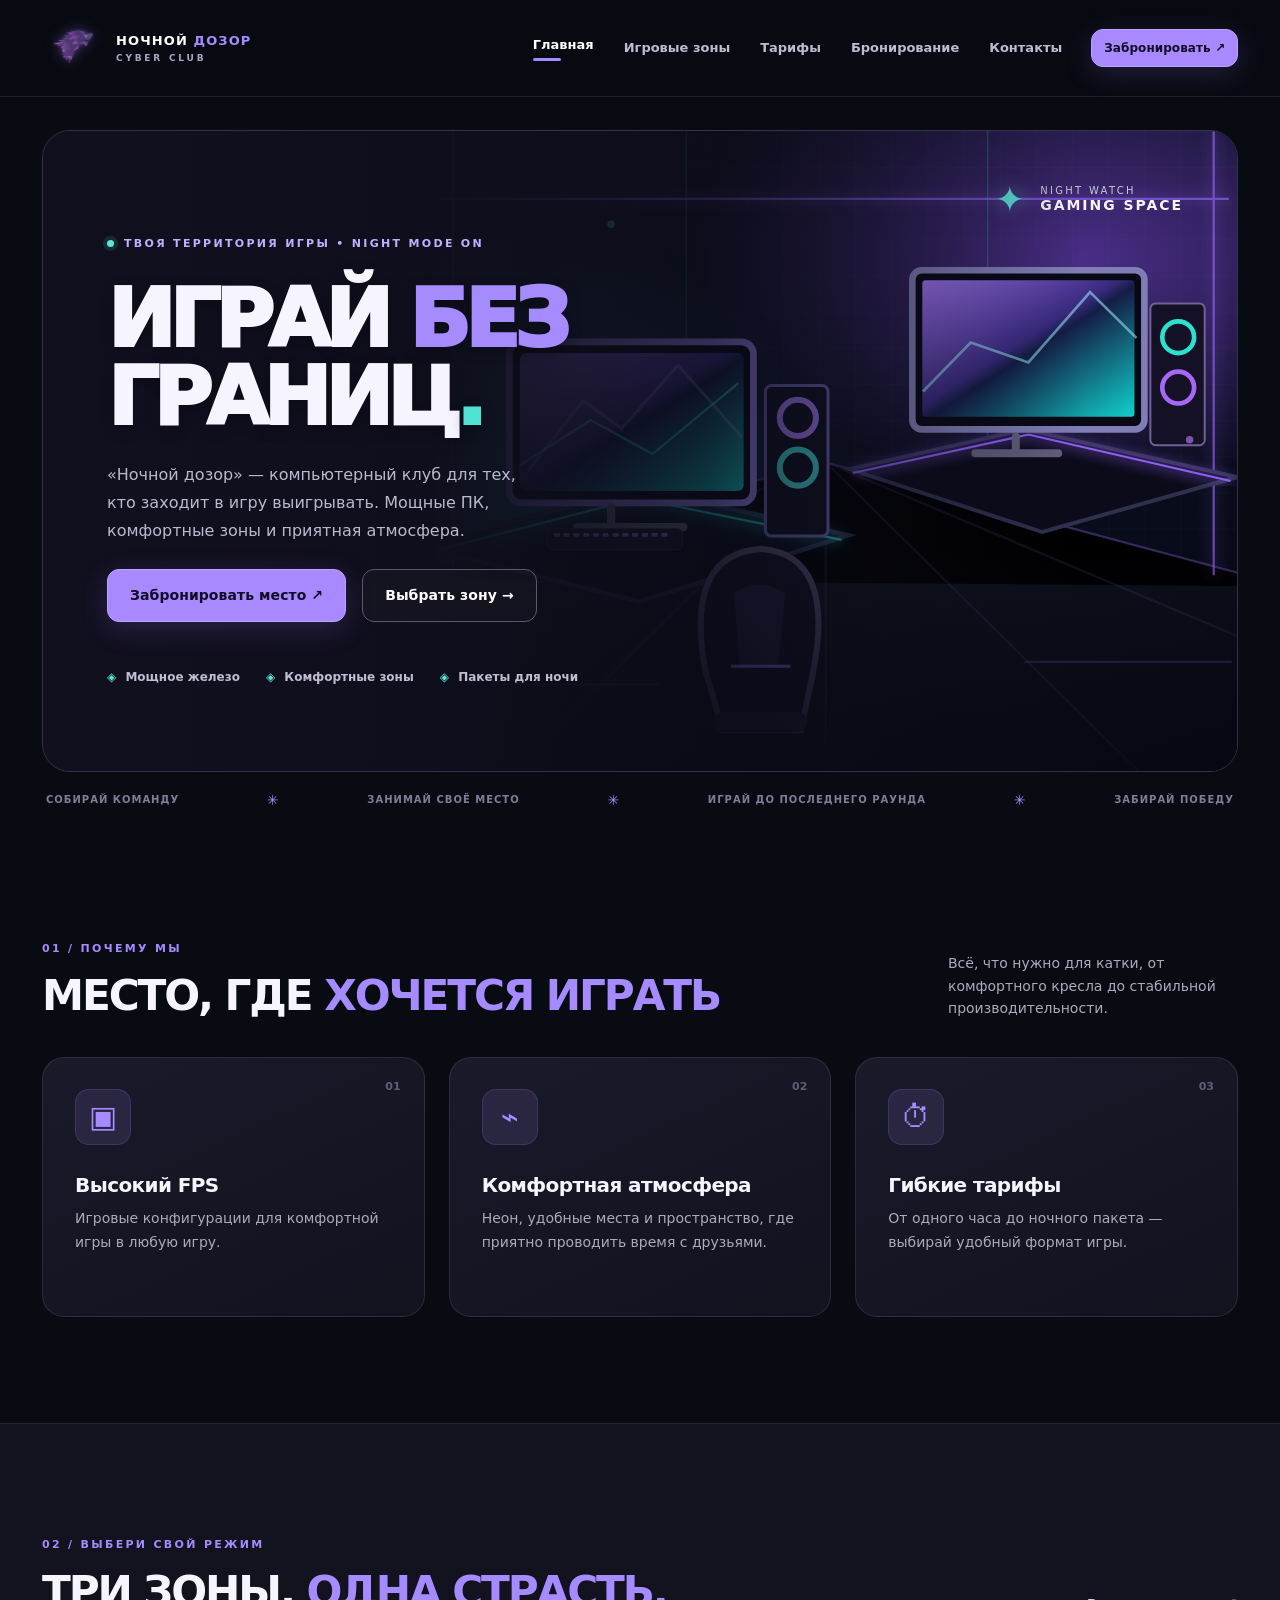
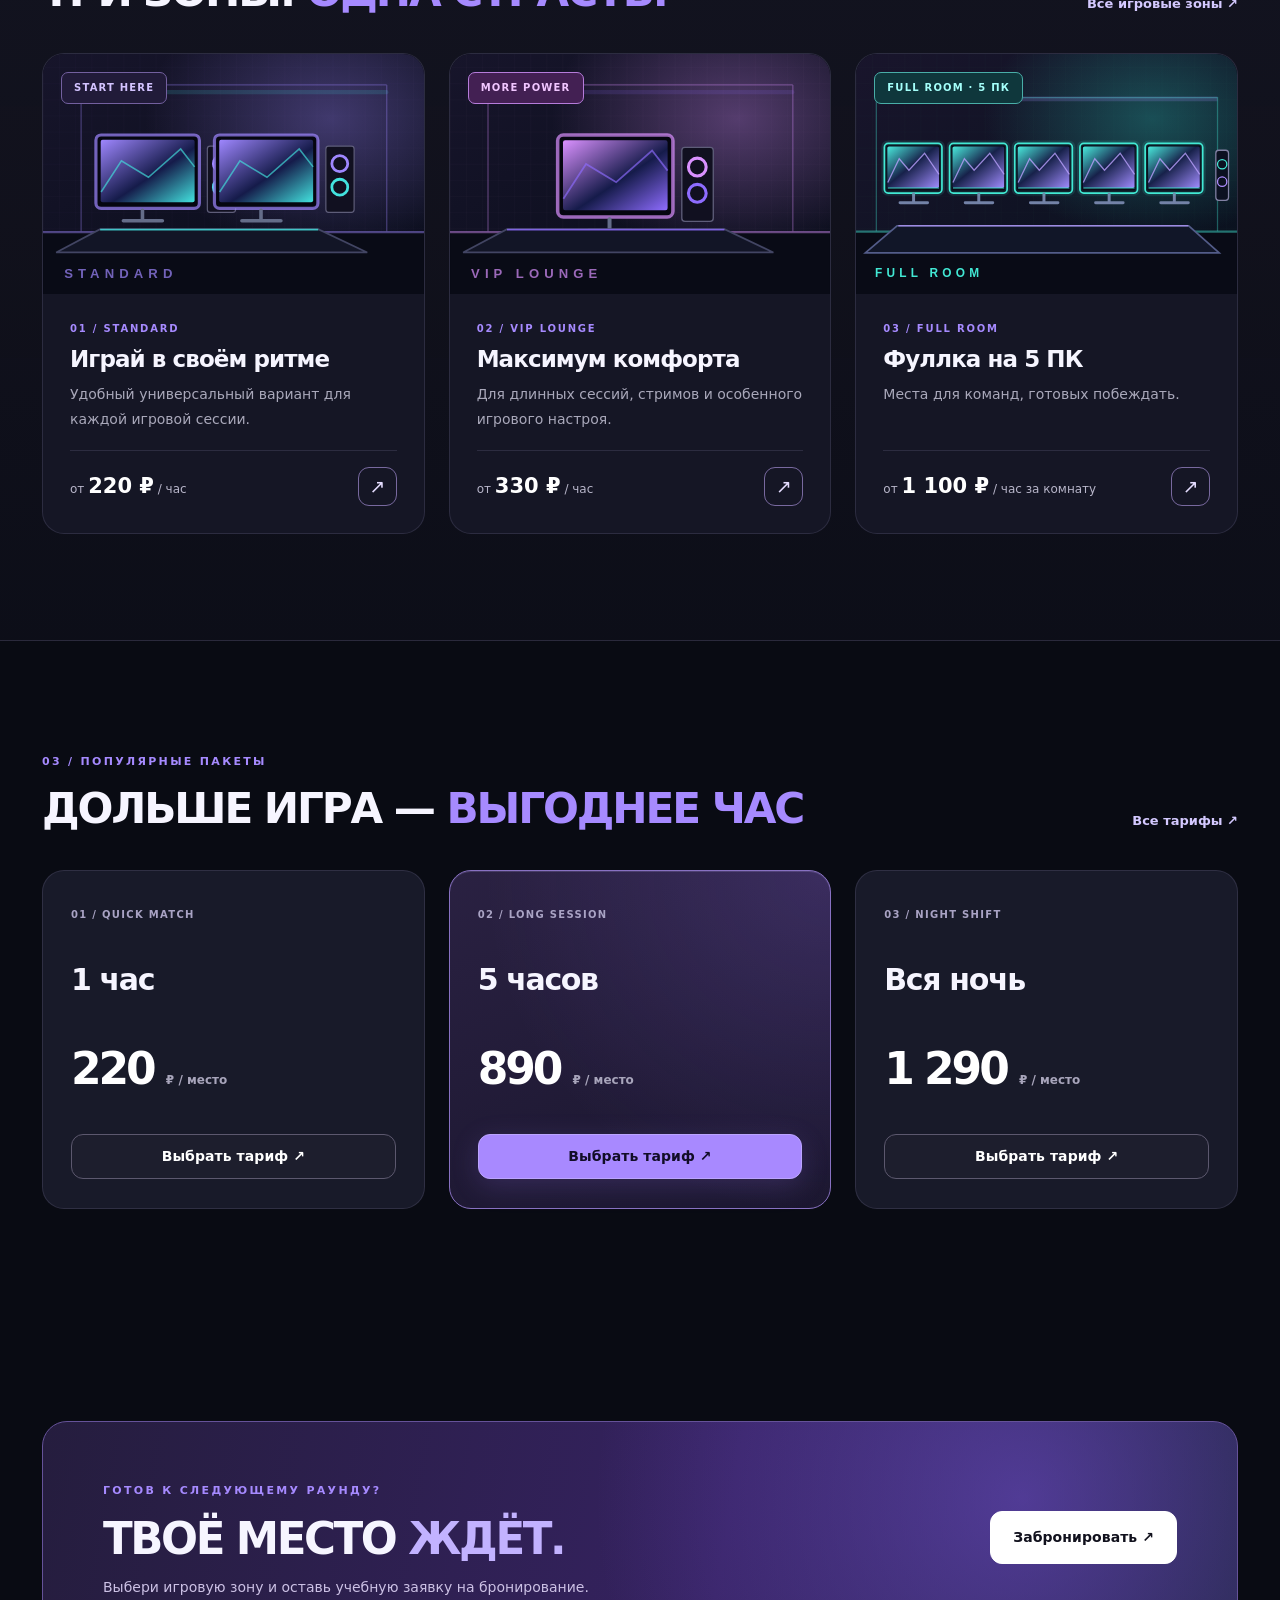
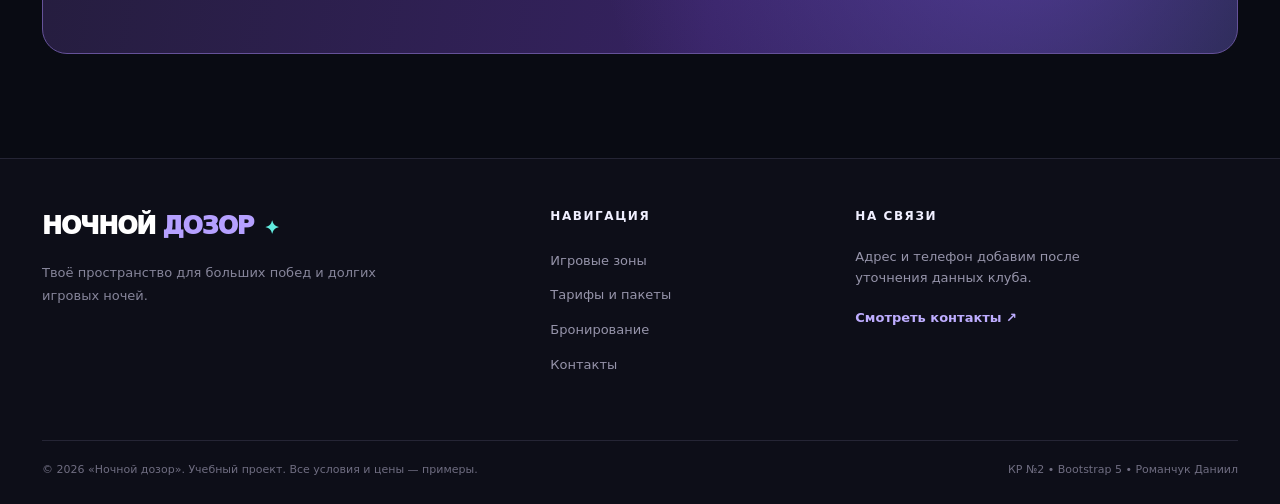
==== commit 958b0831: "Remove demo project text from footer" ====
--- a/index.html
+++ b/index.html
@@ -10,5 +10,5 @@
 <section class="section-pad section-dark" id="zones"><div class="container"><div class="section-header"><div><span class="eyebrow">02 / ВЫБЕРИ СВОЙ РЕЖИМ</span><h2 class="section-title">ТРИ ЗОНЫ. <span>ОДНА СТРАСТЬ.</span></h2></div><a class="section-link" href="catalog.html">Все игровые зоны ↗</a></div><div class="row g-4"><div class="col-12 col-md-6 col-lg-4"><article class="card zone-card h-100"><div class="zone-image"><img alt="Иллюстрация стандартной игровой зоны с компьютерами" loading="lazy" src="images/zone-standard.svg"/><span class="zone-tag">START HERE</span></div><div class="card-body zone-content"><span class="zone-kicker">01 / STANDARD</span><h3>Играй в своём ритме</h3><p>Удобный универсальный вариант для каждой игровой сессии.</p><div class="zone-bottom"><span>от <strong>220 ₽</strong> / час</span><a aria-label="Подробнее о Standard" class="round-link" href="product-standard.html">↗</a></div></div></article></div><div class="col-12 col-md-6 col-lg-4"><article class="card zone-card h-100"><div class="zone-image"><img alt="Иллюстрация отдельного места VIP Lounge" loading="lazy" src="images/zone-vip.svg"/><span class="zone-tag zone-tag--violet">MORE POWER</span></div><div class="card-body zone-content"><span class="zone-kicker">02 / VIP LOUNGE</span><h3>Максимум комфорта</h3><p>Для длинных сессий, стримов и особенного игрового настроя.</p><div class="zone-bottom"><span>от <strong>330 ₽</strong> / час</span><a aria-label="Подробнее о VIP Lounge" class="round-link" href="product.html">↗</a></div></div></article></div><div class="col-12 col-md-6 col-lg-4"><article class="card zone-card h-100"><div class="zone-image"><img alt="Фуллка на пять игровых компьютеров, цифровая иллюстрация" loading="lazy" src="images/zone-fullroom.svg"/><span class="zone-tag zone-tag--mint">FULL ROOM · 5 ПК</span></div><div class="card-body zone-content"><span class="zone-kicker">03 / FULL ROOM</span><h3>Фуллка на 5 ПК</h3><p>Места для команд, готовых побеждать.</p><div class="zone-bottom"><span>от <strong>1 100 ₽</strong> / час за комнату</span><a aria-label="Подробнее о Full Room — фуллке на пять ПК" class="round-link" href="product-fullroom.html">↗</a></div></div></article></div></div></div></section>
 <section class="section-pad" id="popular"><div class="container"><div class="section-header"><div><span class="eyebrow">03 / ПОПУЛЯРНЫЕ ПАКЕТЫ</span><h2 class="section-title">ДОЛЬШЕ ИГРА — <span>ВЫГОДНЕЕ ЧАС</span></h2></div><a class="section-link" href="tariffs.html">Все тарифы ↗</a></div><div class="row g-4"><div class="col-md-6 col-lg-4"><article class="card tariff-card h-100"><div class="tariff-head"><span class="tariff-index">01 / QUICK MATCH</span></div><h3>1 час</h3><div class="tariff-price">220 <span>₽ / место</span></div><a class="btn btn-outline-bright w-100" href="order.html?tariff=1h">Выбрать тариф ↗</a></article></div><div class="col-md-6 col-lg-4"><article class="card tariff-card tariff-card--featured h-100"><div class="tariff-head"><span class="tariff-index">02 / LONG SESSION</span></div><h3>5 часов</h3><div class="tariff-price">890 <span>₽ / место</span></div><a class="btn btn-glow w-100" href="order.html?tariff=5h">Выбрать тариф ↗</a></article></div><div class="col-md-6 col-lg-4"><article class="card tariff-card h-100"><div class="tariff-head"><span class="tariff-index">03 / NIGHT SHIFT</span></div><h3>Вся ночь</h3><div class="tariff-price">1 290 <span>₽ / место</span></div><a class="btn btn-outline-bright w-100" href="order.html?tariff=night">Выбрать тариф ↗</a></article></div></div></div></section>
 <section class="section-pad pb-0"><div class="container"><div class="banner-cta"><div><span class="eyebrow">ГОТОВ К СЛЕДУЮЩЕМУ РАУНДУ?</span><h2>ТВОЁ МЕСТО <span>ЖДЁТ.</span></h2><p>Выбери игровую зону и оставь учебную заявку на бронирование.</p></div><a class="btn btn-light btn-lg" href="order.html">Забронировать ↗</a></div></div></section>
-</main><footer class="site-footer"><div class="container"><div class="row g-4 py-5"><div class="col-lg-5"><a class="footer-brand" href="index.html">НОЧНОЙ<span> ДОЗОР</span><i>✦</i></a><p class="footer-description mt-3">Твоё пространство для больших побед и долгих игровых ночей. Учебный демонстрационный проект компьютерного клуба.</p></div><div class="col-6 col-lg-3"><div class="footer-heading">Навигация</div><ul class="list-unstyled footer-links"><li><a href="catalog.html">Игровые зоны</a></li><li><a href="tariffs.html">Тарифы и пакеты</a></li><li><a href="order.html">Бронирование</a></li><li><a href="contacts.html">Контакты</a></li></ul></div><div class="col-6 col-lg-4"><div class="footer-heading">На связи</div><p class="footer-contact">Адрес и телефон добавим после уточнения данных клуба.</p><a class="footer-inline-link" href="contacts.html">Смотреть контакты ↗</a></div></div><div class="footer-bottom d-flex flex-column flex-md-row gap-2 justify-content-between align-items-md-center"><span>© 2026 «Ночной дозор». Учебный проект. Все условия и цены — примеры.</span><span>КР №2 • Bootstrap 5 • Романчук Даниил</span></div></div></footer><div aria-hidden="true" aria-labelledby="quickBookingTitle" class="modal fade" id="quickBookingModal" tabindex="-1"><div class="modal-dialog modal-dialog-centered"><div class="modal-content custom-modal"><div class="modal-header border-0 pb-0"><div><span class="eyebrow">БЫСТРАЯ ЗАЯВКА</span><h2 class="modal-title h3 mt-2" id="quickBookingTitle">Погнали играть?</h2></div><button aria-label="Закрыть" class="btn-close" data-bs-dismiss="modal" type="button"></button></div><form class="needs-validation demo-form" novalidate=""><div class="modal-body"><p class="muted-text small mb-4">Оставь контакты, чтобы проверить работу формы. Данные никуда не отправляются.</p><div class="mb-3"><label class="form-label" for="quick-name">Имя</label><input autocomplete="name" class="form-control" id="quick-name" minlength="2" name="name" placeholder="Как к тебе обращаться?" required=""/><div class="invalid-feedback">Укажи имя (минимум 2 символа).</div></div><div class="mb-3"><label class="form-label" for="quick-phone">Телефон</label><div class="input-group"><span class="input-group-text">☎</span><input autocomplete="tel" class="form-control" id="quick-phone" inputmode="tel" minlength="10" name="phone" placeholder="+7 999 123-45-67" required="" type="tel"/></div><div class="form-hint">Номер для связи (учебный пример).</div></div><div class="mb-3"><label class="form-label" for="quick-zone">Игровая зона</label><select class="form-select" id="quick-zone" name="zone" required=""><option value="">Выбери зону</option><option value="standard">Standard</option><option value="vip">VIP Lounge</option><option value="team">Full Room — 5 ПК</option></select><div class="invalid-feedback">Выбери игровую зону.</div></div><div class="form-check"><input class="form-check-input" id="quick-consent" required="" type="checkbox"/><label class="form-check-label small" for="quick-consent">Согласен на обработку данных в рамках демонстрационной формы</label><div class="invalid-feedback">Нужно согласие.</div></div></div><div class="modal-footer border-0 pt-0"><button class="btn btn-outline-light" data-bs-dismiss="modal" type="button">Отмена</button><button class="btn btn-glow" type="submit">Проверить заявку ↗</button></div></form></div></div></div>
+</main><footer class="site-footer"><div class="container"><div class="row g-4 py-5"><div class="col-lg-5"><a class="footer-brand" href="index.html">НОЧНОЙ<span> ДОЗОР</span><i>✦</i></a><p class="footer-description mt-3">Твоё пространство для больших побед и долгих игровых ночей.  </p></div><div class="col-6 col-lg-3"><div class="footer-heading">Навигация</div><ul class="list-unstyled footer-links"><li><a href="catalog.html">Игровые зоны</a></li><li><a href="tariffs.html">Тарифы и пакеты</a></li><li><a href="order.html">Бронирование</a></li><li><a href="contacts.html">Контакты</a></li></ul></div><div class="col-6 col-lg-4"><div class="footer-heading">На связи</div><p class="footer-contact">Адрес и телефон добавим после уточнения данных клуба.</p><a class="footer-inline-link" href="contacts.html">Смотреть контакты ↗</a></div></div><div class="footer-bottom d-flex flex-column flex-md-row gap-2 justify-content-between align-items-md-center"><span>© 2026 «Ночной дозор». Учебный проект. Все условия и цены — примеры.</span><span>КР №2 • Bootstrap 5 • Романчук Даниил</span></div></div></footer><div aria-hidden="true" aria-labelledby="quickBookingTitle" class="modal fade" id="quickBookingModal" tabindex="-1"><div class="modal-dialog modal-dialog-centered"><div class="modal-content custom-modal"><div class="modal-header border-0 pb-0"><div><span class="eyebrow">БЫСТРАЯ ЗАЯВКА</span><h2 class="modal-title h3 mt-2" id="quickBookingTitle">Погнали играть?</h2></div><button aria-label="Закрыть" class="btn-close" data-bs-dismiss="modal" type="button"></button></div><form class="needs-validation demo-form" novalidate=""><div class="modal-body"><p class="muted-text small mb-4">Оставь контакты, чтобы проверить работу формы. Данные никуда не отправляются.</p><div class="mb-3"><label class="form-label" for="quick-name">Имя</label><input autocomplete="name" class="form-control" id="quick-name" minlength="2" name="name" placeholder="Как к тебе обращаться?" required=""/><div class="invalid-feedback">Укажи имя (минимум 2 символа).</div></div><div class="mb-3"><label class="form-label" for="quick-phone">Телефон</label><div class="input-group"><span class="input-group-text">☎</span><input autocomplete="tel" class="form-control" id="quick-phone" inputmode="tel" minlength="10" name="phone" placeholder="+7 999 123-45-67" required="" type="tel"/></div><div class="form-hint">Номер для связи (учебный пример).</div></div><div class="mb-3"><label class="form-label" for="quick-zone">Игровая зона</label><select class="form-select" id="quick-zone" name="zone" required=""><option value="">Выбери зону</option><option value="standard">Standard</option><option value="vip">VIP Lounge</option><option value="team">Full Room — 5 ПК</option></select><div class="invalid-feedback">Выбери игровую зону.</div></div><div class="form-check"><input class="form-check-input" id="quick-consent" required="" type="checkbox"/><label class="form-check-label small" for="quick-consent">Согласен на обработку данных в рамках демонстрационной формы</label><div class="invalid-feedback">Нужно согласие.</div></div></div><div class="modal-footer border-0 pt-0"><button class="btn btn-outline-light" data-bs-dismiss="modal" type="button">Отмена</button><button class="btn btn-glow" type="submit">Проверить заявку ↗</button></div></form></div></div></div>
 <div class="toast-container position-fixed bottom-0 end-0 p-3" style="z-index:1090"><div aria-atomic="true" aria-live="polite" class="toast demo-toast" id="demoToast" role="status"><div class="d-flex"><div class="toast-body" id="demoToastBody">Форма проверена. Это демонстрация: данные не отправлялись.</div><button aria-label="Закрыть" class="btn-close btn-close-white me-2 m-auto" data-bs-dismiss="toast" type="button"></button></div></div></div><script src="vendor/bootstrap/js/bootstrap.bundle.min.js"></script><script src="js/main.js"></script></body></html>
